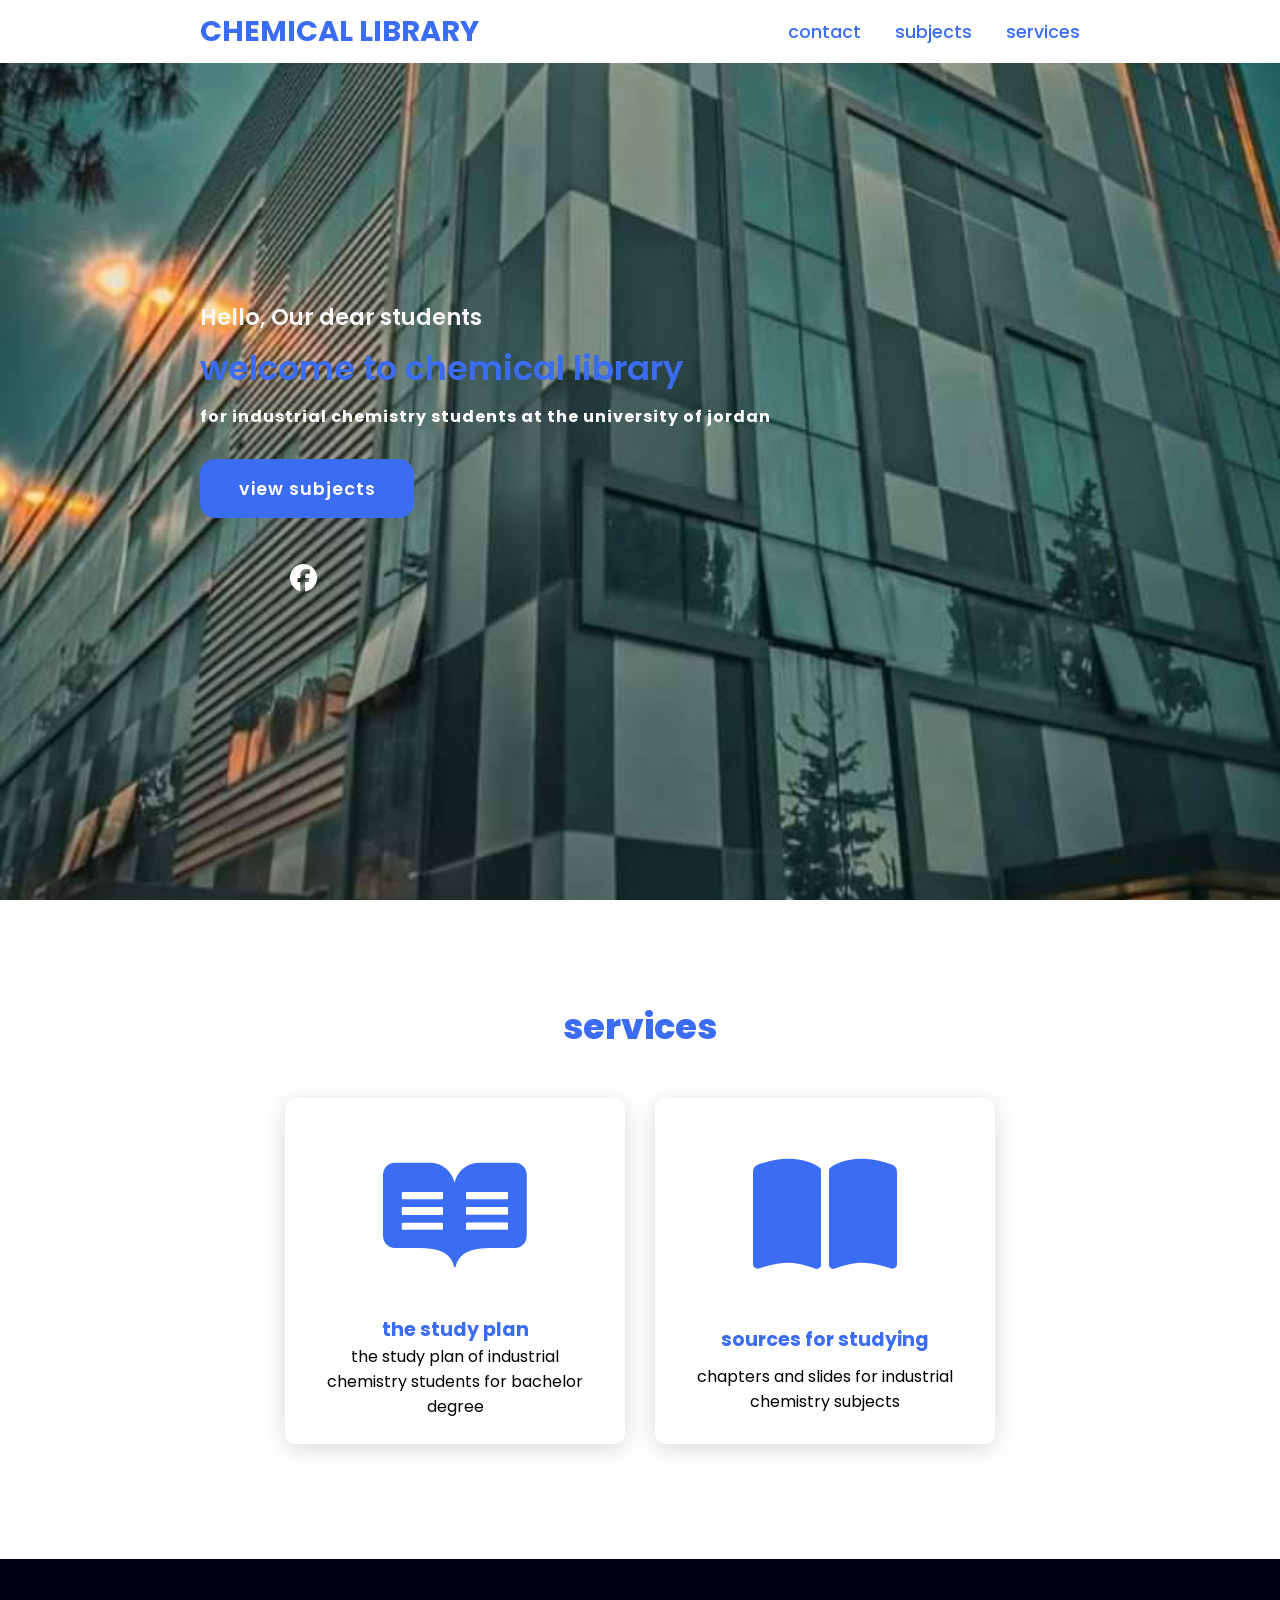
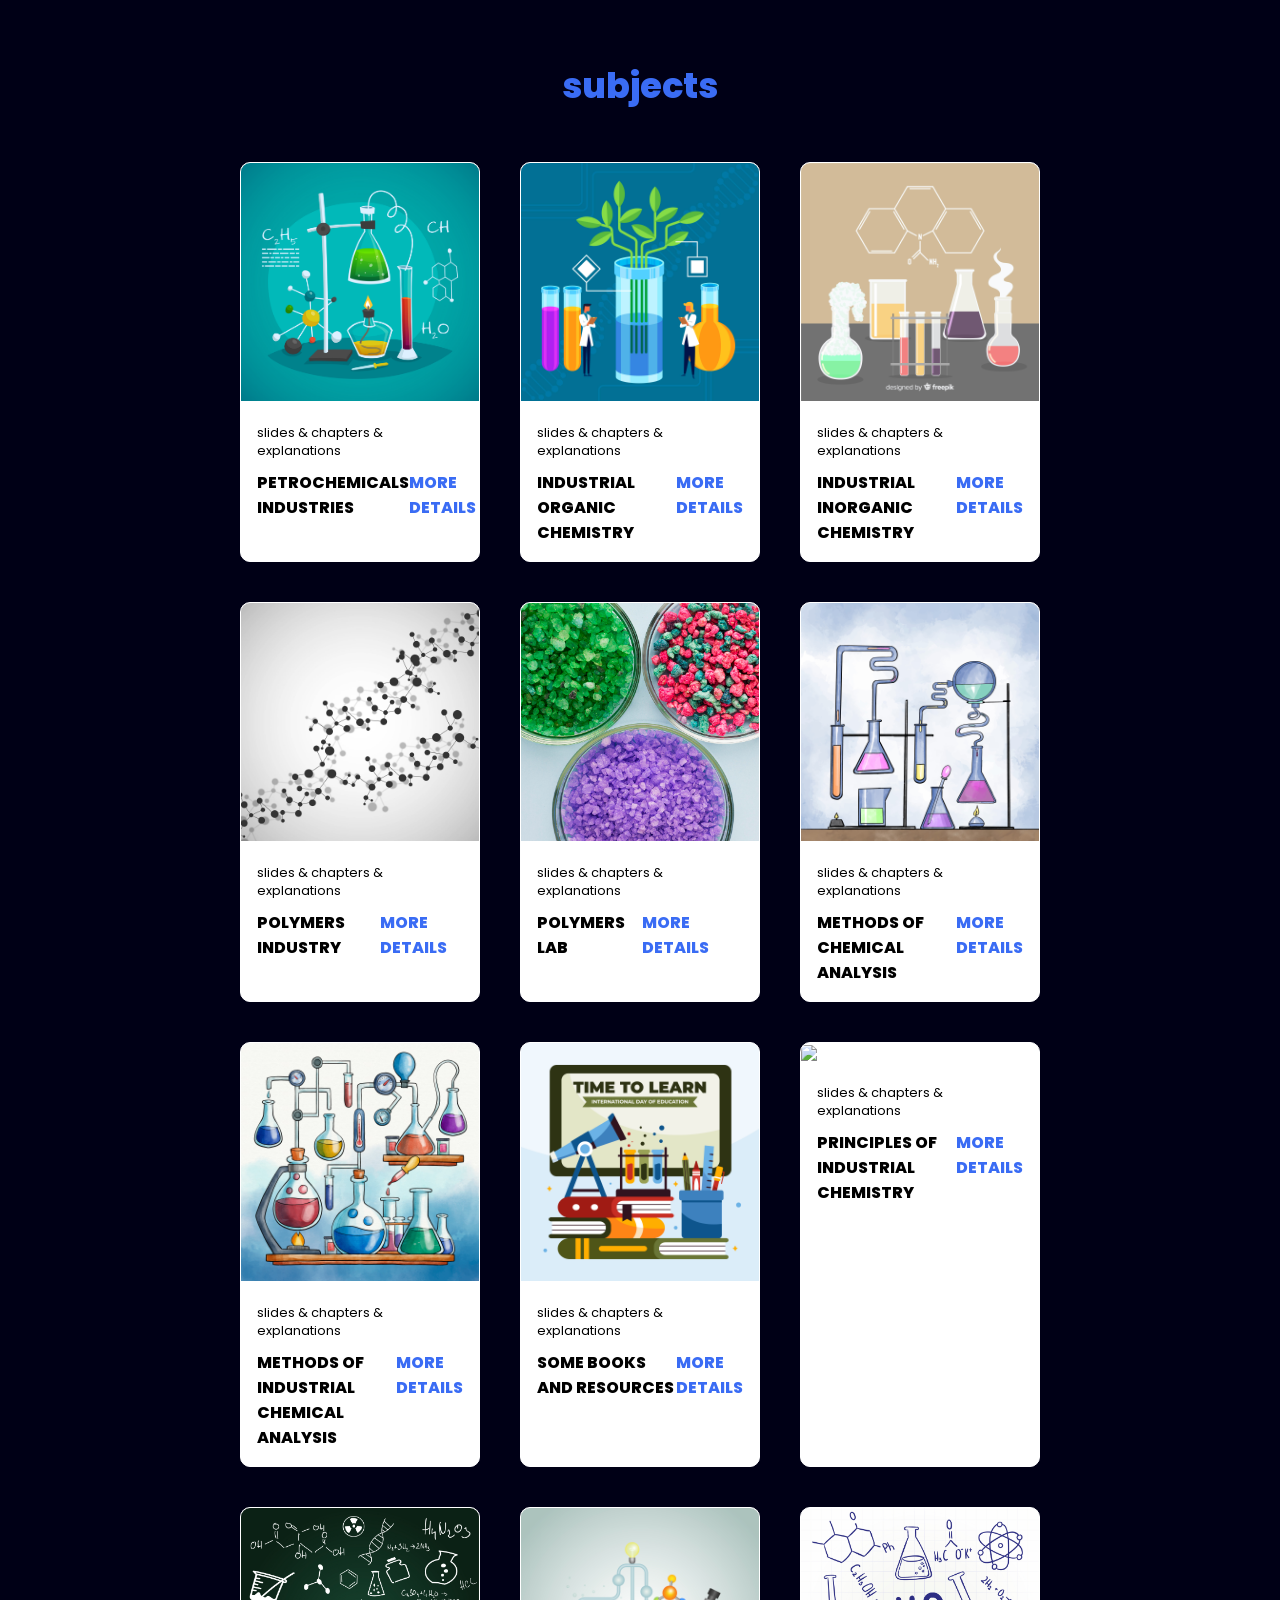
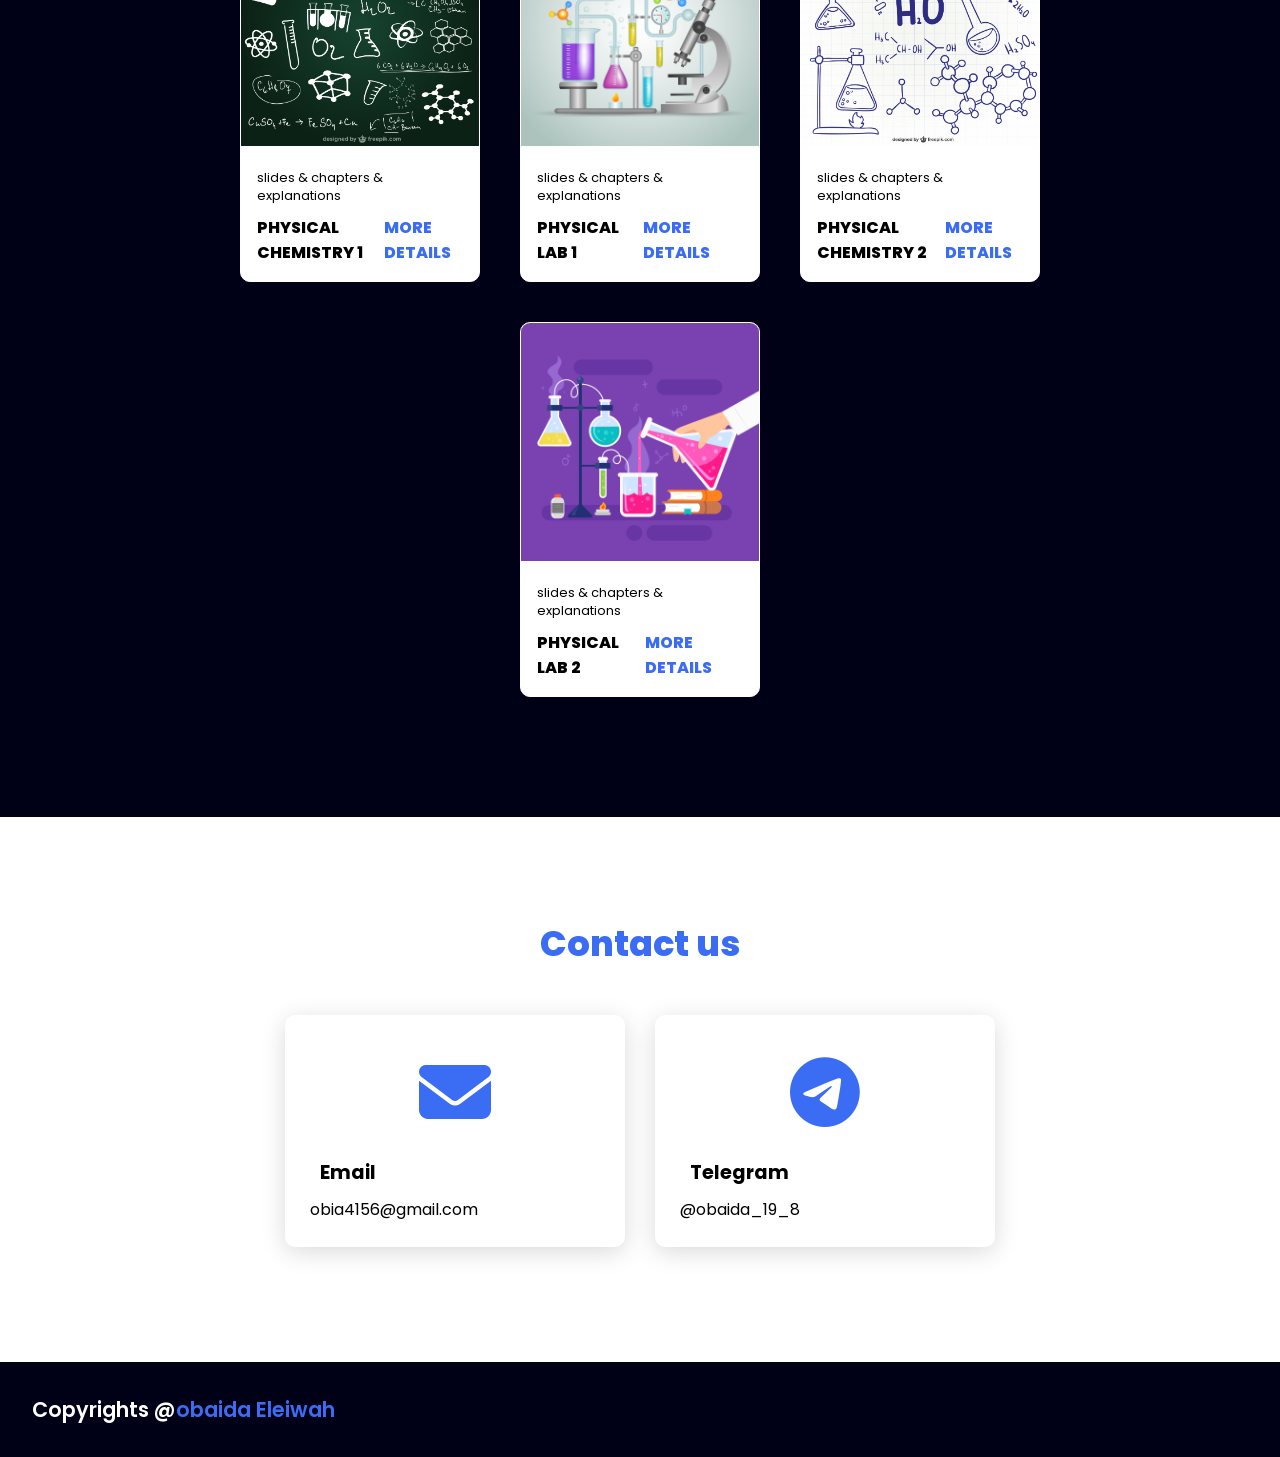
==== index.html @ f2180e6e "Add files via upload" ====
<!DOCTYPE html>
<html lang="en">
<head>
    <meta charset="UTF-8">
    <meta name="viewport" content="width=device-width, initial-scale=1.0">
    <title>Document</title>
    <link rel="stylesheet" href="https://cdnjs.cloudflare.com/ajax/libs/font-awesome/6.6.0/css/all.min.css">
    <link rel="stylesheet" href="style.css">
</head>
<body>
    <header>
        <a href="#" class="logo">Chemical library </a> 
        <nav class="navigation">
            <a href="#contact">contact</a>
            <a href="#subjects">subjects</a>
            <a href="#services">services</a>
        </nav>
        

    </header>
    <section class="main">
<div>
<h2>Hello, Our dear students <br> <span>welcome to chemical library </span></h2>
<h3> for industrial chemistry students at the university of jordan </h3>
<a href="#subjects" class="main-btn">view subjects</a>
<div class="social-icons">
    <a href="https://www.facebook.com/groups/1047993702578414/?ref=share&mibextid=NSMWBT"><i class="fa-brands fa-facebook"></i></a>
</div>


</div>    </section>

<section class="cards" id="services">
    <h2 class="title">services</h2>
    <div class="content">
<div class="card">
    <div class="icon">
        <i class="fa-brands fa-readme"></i>
        
    </div>
    <div class="info"> 
        <a href="https://drive.google.com/drive/folders/1K1v3p_Ng0hPGC6hJ9JPZJ1lDPyhS98eU?usp=drive_link" class=" the study plan ">the study plan </a>
        <p>the study plan of industrial chemistry students for bachelor degree </p>
        
    </div>

</div>


<div class="card">
    <div class="icon">
        <i class="fa-solid fa-book-open"></i>
    </div>
    <div class="info"> 
        <h3>sources for studying  </h3>
        <p> chapters and slides for industrial chemistry subjects  </p>
    </div>

</div>


    </div>
</section>

<section class="subjects" id="subjects"> 
    <h2 class="title">subjects</h2>
    <div class="content">

    <div class="subject-card"> 
<div class="subject-image"> <img src="imeges/11560.jpg"></div>
<div class="subject-info">
<p class="subject-category">slides & chapters & explanations </p>
<strong class="subject-title">
<span>petrochemicals industries</span>
<a href="https://drive.google.com/drive/folders/1Vshmj3o_LD1PFSDCb_2uYwFxzJjMDgQ1?usp=drive_link" class="more-details">more details</a>


</strong>
</div>
    </div>


    <div class="subject-card"> 
        <div class="subject-image"> <img src="imeges/5140347.jpg"></div>
        <div class="subject-info">
        <p class="subject-category">slides & chapters & explanations </p>
        <strong class="subject-title">
        <span>industrial organic chemistry</span>
        <a href="https://drive.google.com/drive/folders/1J86VcePPehY9hi-oAGj6XgPZ_5ma6z0K?usp=drive_link" class="more-details">more details</a>
        
        
        </strong>
        </div>
            </div>


            <div class="subject-card"> 
                <div class="subject-image"> <img src="imeges/2376908.jpg"></div>
                <div class="subject-info">
                <p class="subject-category">slides & chapters & explanations </p>
                <strong class="subject-title">
                <span>industrial inorganic chemistry </span>
                <a href="https://drive.google.com/drive/folders/1Lu0kwWshsY0Khjk76TF8VwDQYV9EfYq_?usp=drive_link" class="more-details">more details</a>
                
                
                </strong>
                </div>
                    </div>



                    <div class="subject-card"> 
                        <div class="subject-image"> <img src="imeges/6487.jpg"></div>
                        <div class="subject-info">
                        <p class="subject-category">slides & chapters & explanations </p>
                        <strong class="subject-title">
                        <span>polymers industry </span>
                        <a href="https://drive.google.com/drive/folders/1N7OVNuAsuk4DySSZGoOeObE87TbSZLBz?usp=drive_link" class="more-details">more details</a>
                        
                        
                        </strong>
                        </div>
                            </div>


                            <div class="subject-card"> 
                                <div class="subject-image"> <img src="imeges/top-view-science-elements.jpg"></div>
                                <div class="subject-info">
                                <p class="subject-category">slides & chapters & explanations </p>
                                <strong class="subject-title">
                                <span>polymers lab </span>
                                <a href="https://drive.google.com/drive/folders/1YW4DKxcP4ELziUc1fNDo0xjY71ZhVx8Q?usp=drive_link" class="more-details">more details</a>
                                
                                
                                </strong>
                                </div>
                                    </div>




                                    <div class="subject-card"> 
                                        <div class="subject-image"> <img src="imeges/3596860.jpg"></div>
                                        <div class="subject-info">
                                        <p class="subject-category">slides & chapters & explanations </p>
                                        <strong class="subject-title">
                                        <span> methods of  chemical analysis </span>
                                        <a href="https://drive.google.com/drive/folders/1_IClfuFQoWt7loTC8G4HeqhU2gn8tgac?usp=sharing" class="more-details">more details</a>
                                        
                                        
                                        </strong>
                                        </div>
                                            </div>



                                            <div class="subject-card"> 
                                                <div class="subject-image"> <img src="imeges/3638358.jpg"></div>
                                                <div class="subject-info">
                                                <p class="subject-category">slides & chapters & explanations </p>
                                                <strong class="subject-title">
                                                <span>methods of industrial chemical analysis </span>
                                                <a href="https://drive.google.com/drive/folders/1PIayLVfsc9x0O6-Q2aj8Cp69GIA_a9Es?usp=drive_link " class="more-details">more details</a>
                                                
                                                
                                                </strong>
                                                </div>
                                                    </div>



                                                    <div class="subject-card"> 
                                                        <div class="subject-image"> <img src="imeges/10037121.jpg"></div>
                                                        <div class="subject-info">
                                                        <p class="subject-category">slides & chapters & explanations </p>
                                                        <strong class="subject-title">
                                                        <span>some books and resources </span>
                                                        <a href="https://drive.google.com/drive/folders/1SlfUYH5f-46QKANAnGjZ5ylL6LS7kTwN?usp=drive_link" class="more-details">more details</a>
                                                        
                                                        
                                                        </strong>
                                                        </div>
                                                            </div>

    
                                                                



                                                            <div class="subject-card"> 
                                                                <div class="subject-image"> <img src="imeges/oil.jpg"></div>
                                                                <div class="subject-info">
                                                                <p class="subject-category">slides & chapters & explanations </p>
                                                                <strong class="subject-title">
                                                                <span>Principles of Industrial chemistry </span>
                                                                <a href="https://drive.google.com/drive/folders/1kBLpCunXVvKJVZ6yF2Xf8x6yvllehU78?usp=drive_link " class="more-details">more details</a>
                                                                
                                                                
                                                                </strong>
                                                                </div>
                                                                    </div>
        



                                                                    <div class="subject-card"> 
                                                                        <div class="subject-image"> <img src="imeges/06.jpg"></div>
                                                                        <div class="subject-info">
                                                                        <p class="subject-category">slides & chapters & explanations </p>
                                                                        <strong class="subject-title">
                                                                        <span>physical chemistry 1 </span>
                                                                        <a href="https://drive.google.com/drive/folders/1AcfOxkdprDZ_8woMMU4FjppgpQUQYSEE?usp=drive_link" class="more-details">more details</a>
                                                                        
                                                                        
                                                                        </strong>
                                                                        </div>
                                                                            </div>
                
        






                                                                            <div class="subject-card"> 
                                                                                <div class="subject-image"> <img src="imeges/lab.jpg"></div>
                                                                                <div class="subject-info">
                                                                                <p class="subject-category">slides & chapters & explanations </p>
                                                                                <strong class="subject-title">
                                                                                <span>physical lab 1 </span>
                                                                                <a href="https://drive.google.com/drive/folders/1e-3B62YdjgLMMGkpwPPMgftvWK15MFow?usp=drive_link " class="more-details">more details</a>
                                                                                
                                                                                
                                                                                </strong>
                                                                                </div>
                                                                                    </div>
                        
            





                                                        

                                                                                    <div class="subject-card"> 
                                                                                        <div class="subject-image"> <img src="imeges/02.jpg"></div>
                                                                                        <div class="subject-info">
                                                                                        <p class="subject-category">slides & chapters & explanations </p>
                                                                                        <strong class="subject-title">
                                                                                        <span>physical chemistry 2 </span>
                                                                                        <a href="https://drive.google.com/drive/folders/1jlczO3AmwXWs26BUtAON8-NMemSernP3?usp=drive_link " class="more-details">more details</a>
                                                                                        
                                                                                        
                                                                                        </strong>
                                                                                        </div>
                                                                                            </div>
                                







                                                                                            <div class="subject-card"> 
                                                                                                <div class="subject-image"> <img src="imeges/lab 2.jpg"></div>
                                                                                                <div class="subject-info">
                                                                                                <p class="subject-category">slides & chapters & explanations </p>
                                                                                                <strong class="subject-title">
                                                                                                <span>physical lab 2 </span>
                                                                                                <a href="https://drive.google.com/drive/folders/1hpAZsUwoFd7BsNV02jLJQJ7xfNCrkG46?usp=drive_link " class="more-details">more details</a>
                                                                                                
                                                                                                
                                                                                                </strong>
                                                                                                </div>
                                                                                                    </div>












                                                                
                                                            
    </div>


</section>

<section class="cards contact" id="contact">

    <h2 class="title">Contact us </h2>


    <div class="content">
        <div class="card">
            <div class="icon">
                <i class="fa-solid fa-envelope"></i>
                
            </div>
            <div class="info-contact"> 
                <h3>Email</h3>
                <p>obia4156@gmail.com </p>
                
            </div>
        
        </div>
        
        
        <div class="card">
            <div class="icon">
                <i class="fa-brands fa-telegram"></i>
            </div>
            <div class="info-contact"> 
                <h3>Telegram </h3>
               <p>@obaida_19_8</p>
            </div>
            




</section>


<footer class="footer">
 <p class="footer-title">Copyrights @<span>obaida Eleiwah</span></p>
</footer>


</body>
</html>
---- style.css ----
@import url('https://fonts.googleapis.com/css2?family=Poppins:ital,wght@0,100;0,200;0,300;0,400;0,500;0,600;0,700;0,800;0,900;1,100;1,200;1,300;1,400;1,500;1,600;1,700;1,800;1,900&display=swap');
* {
    font-family: "Poppins", sans-serif; 
    margin:0;
      padding: 0;
      box-sizing: border-box;
      scroll-behavior: smooth;
    }
      
header {
  background-color:#fff;
width: 100%;
position: fixed;
z-index: 999;
display: flex;
justify-content: space-between;
align-items: center;
padding: 10px 200px;
}
.logo {
  text-decoration:none ;
  color:#3a6cf4;
text-transform: uppercase;
font-weight: 700;
font-size: 1.8em;
}
.navigation a{ 
  color:#3a6cf4;
  text-decoration: none;
  font-size: 1.1em ;
font-weight: 500;
padding-left: 30px;
}
.navigation a:hover{ 
  color:#601cfc;


}
section {
  padding:100px 200px ;

}
.main { 
  width: 100%;
  min-height: 100vh;
  display: flex;
  align-items: center;
  background: url(imeges/knight.jpeg) no-repeat;
  background-size: cover;
  background-position:center ;
  background-attachment: fixed;

}
.main h2 { color: #f7f7f8;
  font-weight: 550;
  font-size: 1.4em;

}
.main h2 span { color:#3a6cf4 ;
display: inline-block;
margin-top: 10px;
  font-size: 1.5em;

font-weight: 1500;
}
.main h3 {
  color: #fff;
  font-size: 1em;
  font-weight: 700;
  letter-spacing: 1px;
  margin-top: 10px;
  margin-bottom: 30px;

}
.main-btn {
  color:#fff;
  background-color: #3a6cf4;
  text-decoration: none;
  font-size: 1.1em;
  font-weight: 600;
  display: inline-block;
  padding: 0.9375em 2.1875em;
  letter-spacing: 1px;
  border-radius: 15px;
  margin-bottom: 40px;
  transform: 0.7s ease;
}
 .main-btn:hover {
  color:#0a49f6;
  transform: scale(1.1);

 }
 .social-icons a {
  color:#fff;
  font-size: 1.7em;
margin: 90px;

 }
 .title{ display: flex;
  justify-content: center;
  color: #3a6cf4;
  font-size: 2.2em;
  font-weight: 800;
  margin-bottom: 30px;
 }
 .content {
  display: flex;
  justify-content: center;
  flex-direction: row;
  flex-wrap: wrap;
 }
 .card{
  background-color: #fff;
  width: 21.25em;
  box-shadow: 0 5px 25px rgba(1 1 1/15%);
  border-radius: 10px;
  padding:25px;
  margin:15px;
  transform:0.7s ease;
 }
 .card:hover{
  transform:scale(1.1);
 }
 .icon {
  color: #3a6cf4;
  font-size:8em;
  text-align:center;
 }

.info {
  text-align:center;

}

.info a {
  color: #3a6cf4;
  text-decoration:none ;
  font-size: 1.2em;
  font-weight:700;
  margin:10px;

  
}

.info a:hover{
  color: #601cfc;
}

.info h3{
  color: #3a6cf4;
  text-decoration:none ;
  font-size: 1.2em;
  font-weight:700;
  margin:10px;
}


.subjects {
  background-color: #000016;

}
.subjects-content { margin-top: 30px;
}
.subject-card{
  background-color: #fff;
  border: 1px solid #fff ;
  min-height: 14em;
  width: 15em;
  overflow: hidden;
  border-radius: 10px;
  margin:20px;
  transition: 0.7s ease;

}
.subject-card:hover {
  transform:scale(1.1);
}

.subject-card:hover .subject-image {
  opacity: 0.9;

}


.subject-image img
{
  width:100%;

}
.subject-info {
  padding: 1em;

}
.subject-category {
  font-size: 0.8em;
  color: #000;


}
.subject-title {
  display: flex;
  justify-content: space-between;
  text-transform: uppercase;
  font-weight: 800;
  margin-top: 10px;

}
.more-details{
  text-decoration:none;
  color: #3a6cf4;

}
.more-details:hover{
  color: #601cfc;

}
.info-contact h3{
  color: #000000;
  text-decoration:none ;
  font-size: 1.2em;
  font-weight:700;
  margin:10px;

}
.contact .icon {
  font-size:4.5em;
  
}
.info-contact p {
  font-size: 1.5 em;
}
.footer {
  background-color: #000016;
  color: #fff;
  padding: 2em;
  display: flex;
  justify-content: space-between;

}
.footer-title {
  font-weight: 600;
  font-size: 1.3em;
}

.footer-title span {
  color: #3a6cf4;
}
@media (max-width:1023px) {
  header {
    padding: 12px 20px;
    
  }
  .navigation {
    padding-left:10 px ;

  }
  .title {
    font-size: 1.8em;

  }

  section {
    padding: 80px 20px;

  }
  .main-content h2 {
    font-size: 1em;

  }
  .main-content h3 {
    font-size: 1.6em;

  }
  .content{
    flex-direction: column;
    align-items: center;

  } 
}
@media(max-width:641px){
  body {
    font-size: 12px;

  }
  .main-content h2 {
    font-size: 0.8em;

  }
  .main-content h3 {
font-size: 1.4 em;

  } 
}
@media(max-width:300px) 
  {body {
   font-size: 10px;}


  }
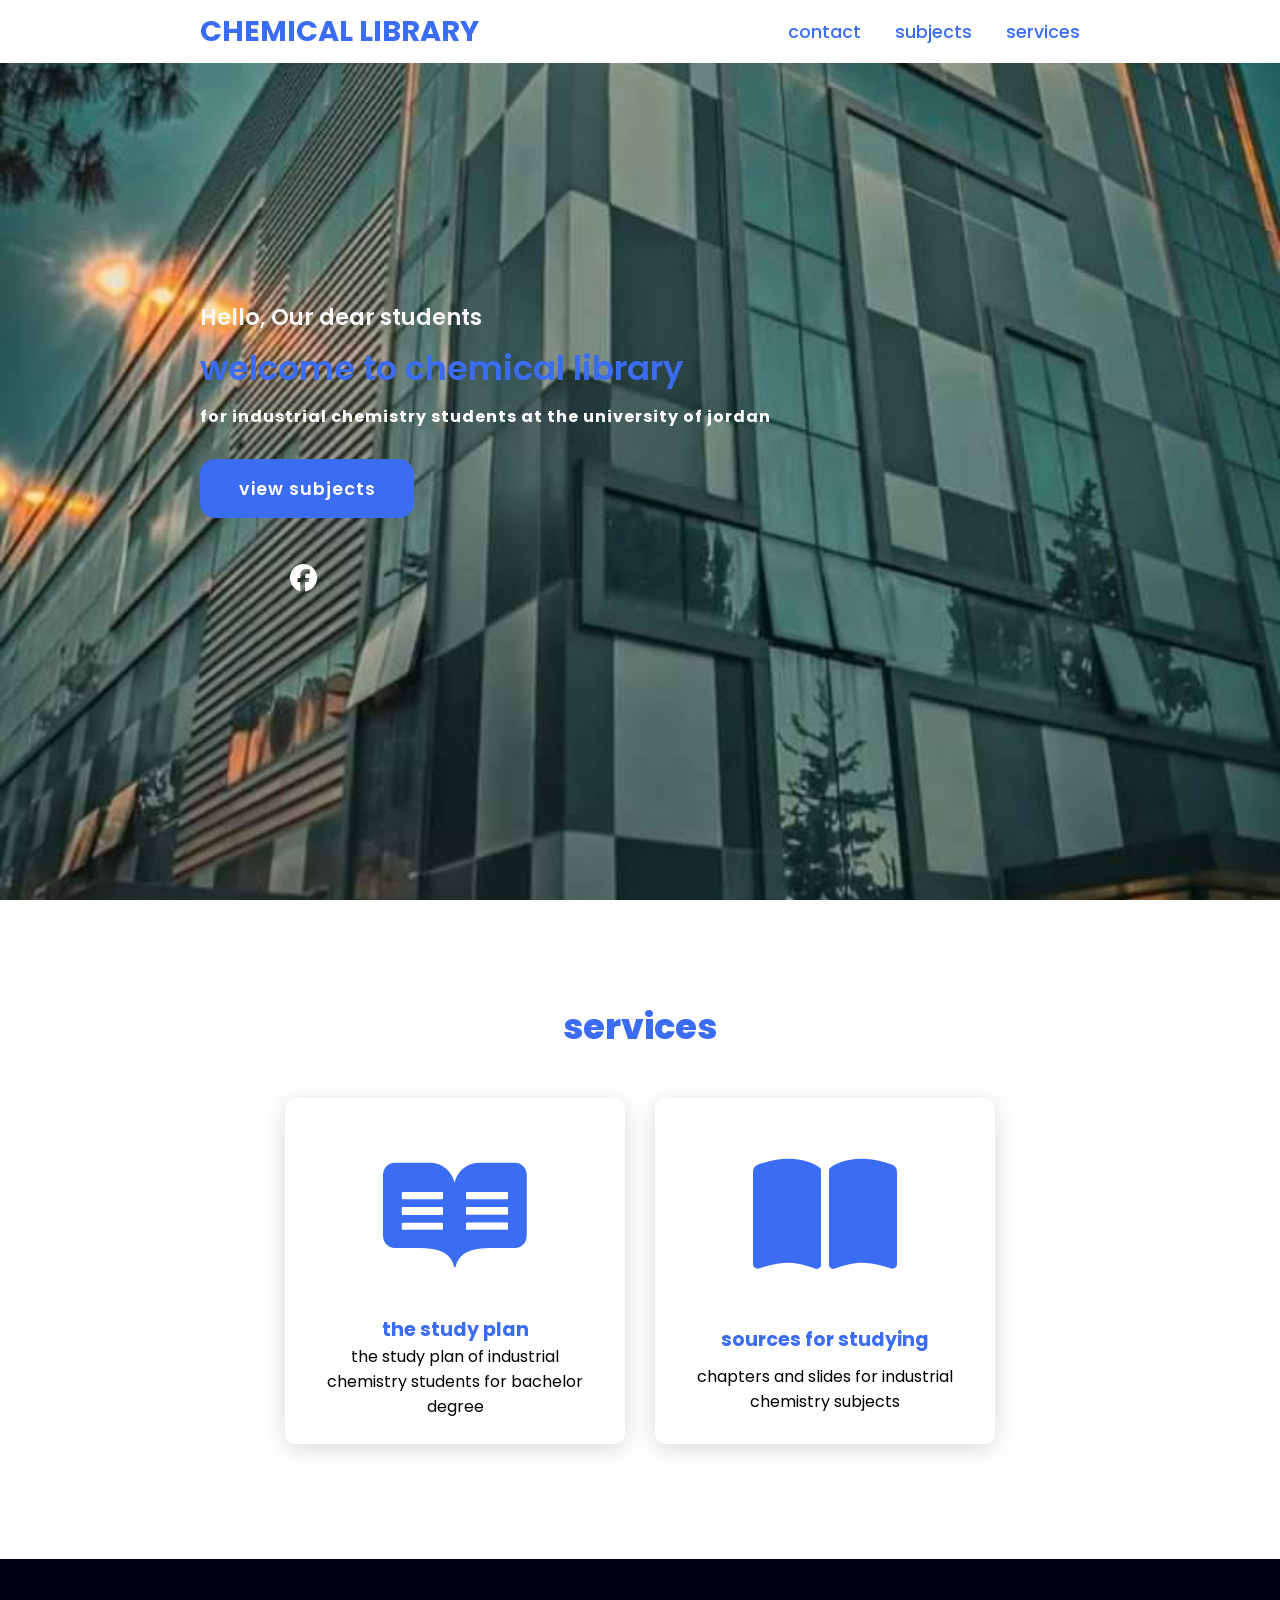
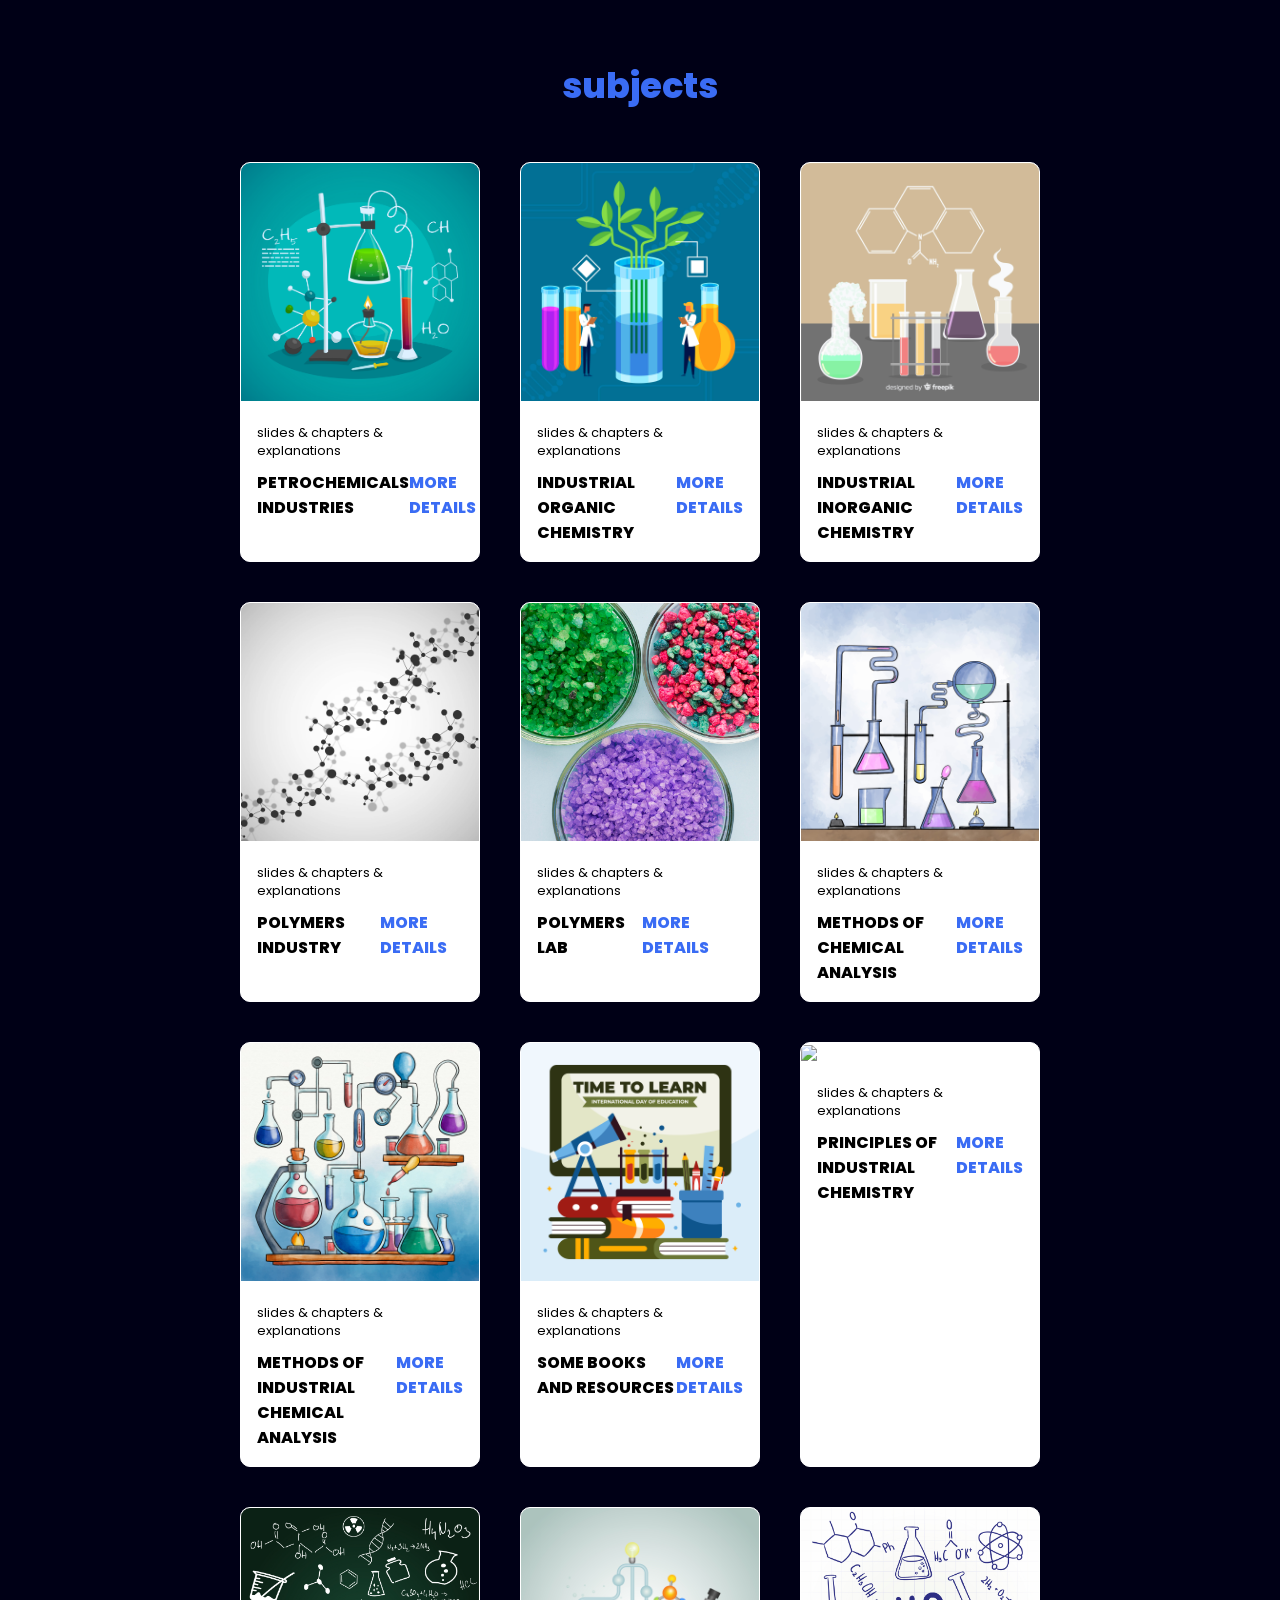
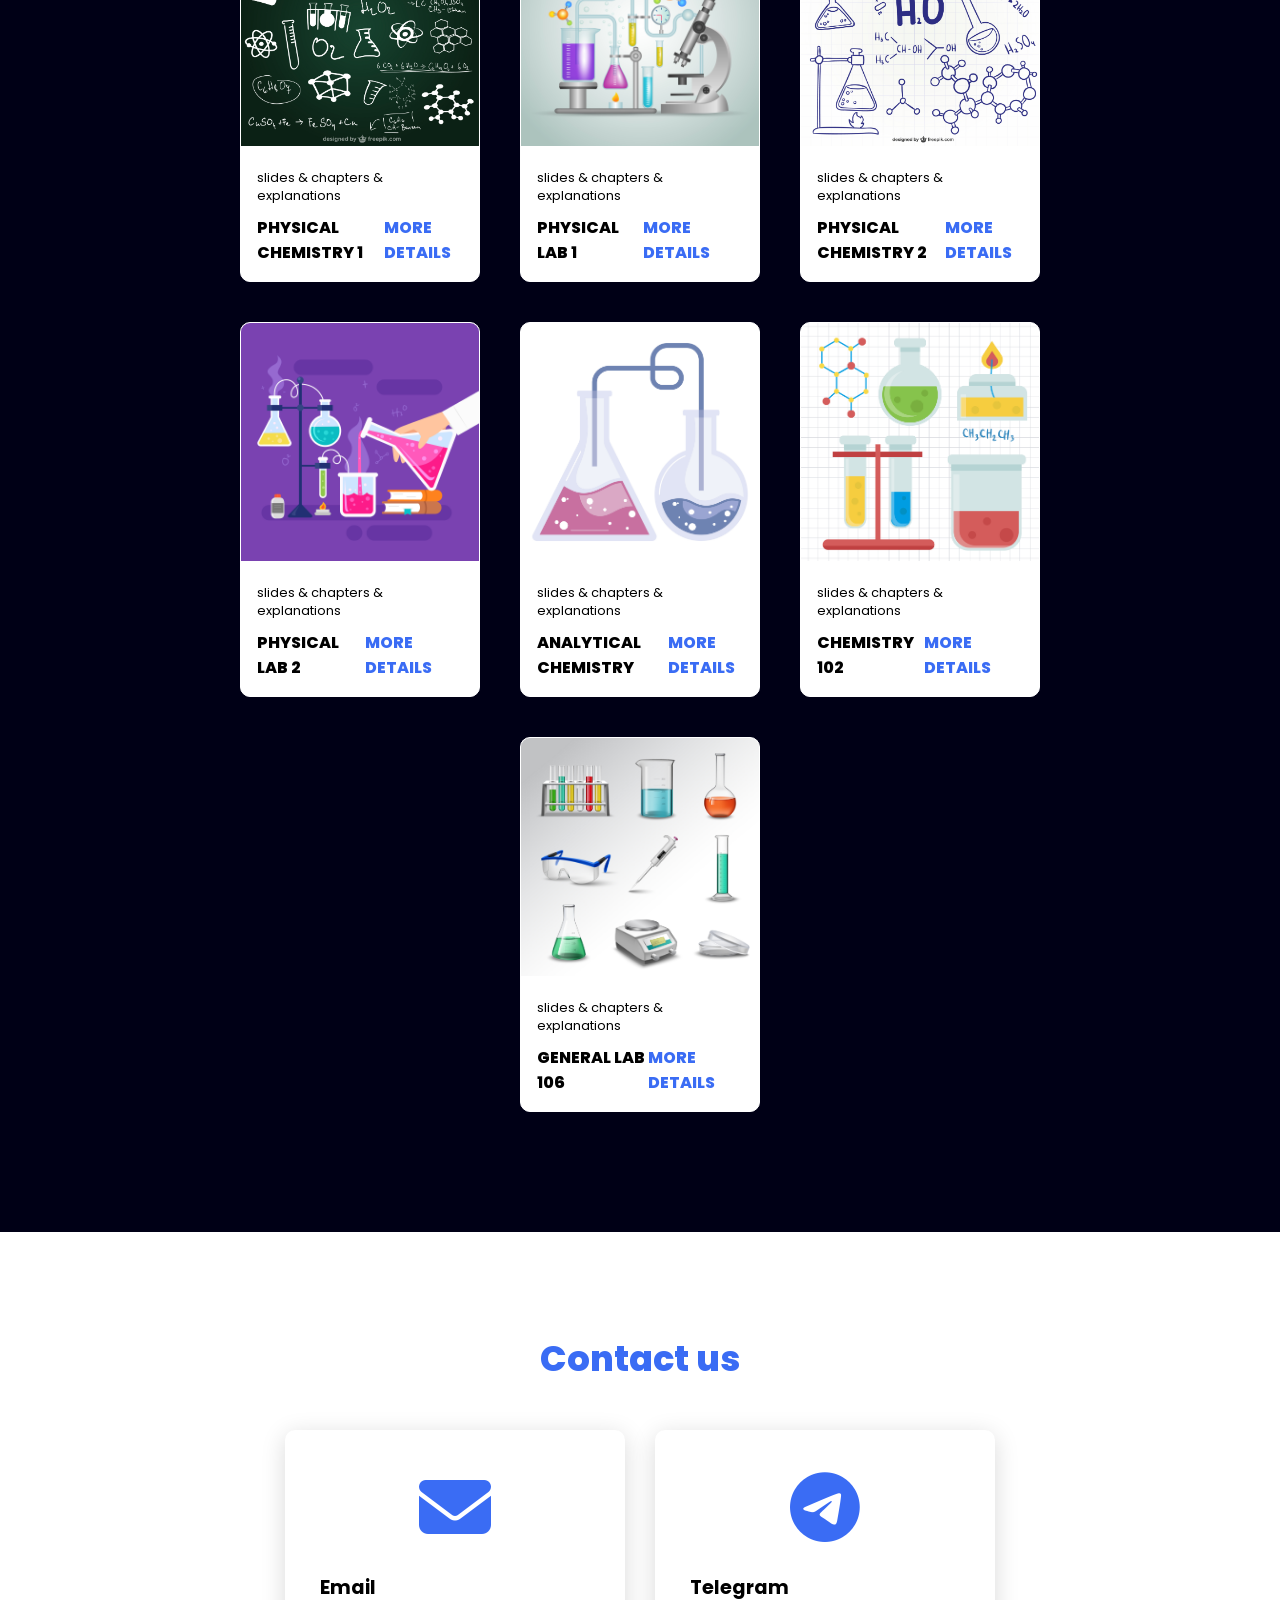
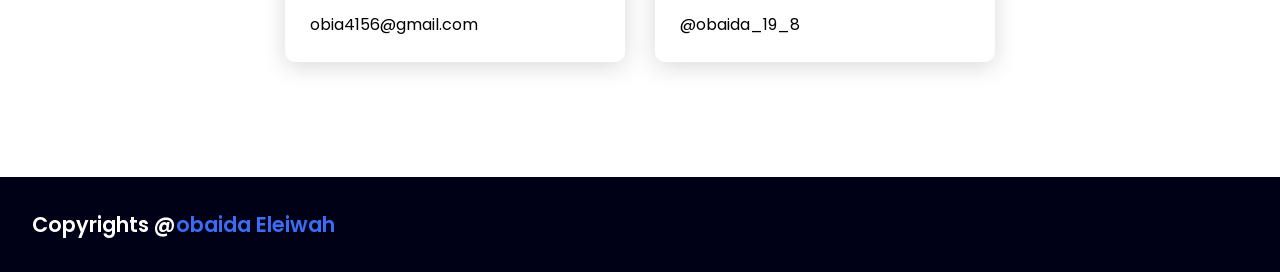
==== commit dd7b28c7: "Add files via upload" ====
--- a/index.html
+++ b/index.html
@@ -281,6 +281,97 @@
 
 
 
+                                                                                                    <div class="subject-card"> 
+                                                                                                        <div class="subject-image"> <img src="imeges/ana.jpg"></div>
+                                                                                                        <div class="subject-info">
+                                                                                                        <p class="subject-category">slides & chapters & explanations </p>
+                                                                                                        <strong class="subject-title">
+                                                                                                        <span>analytical chemistry </span>
+                                                                                                        <a href="https://drive.google.com/drive/folders/1zHX8ME1TamcaDoo0CLcPM5KyXFmvmGp9?usp=drive_link " class="more-details">more details</a>
+                                                                                                        
+                                                                                                        
+                                                                                                        </strong>
+                                                                                                        </div>
+                                                                                                            </div>
+
+
+
+
+
+
+
+
+
+
+
+
+                                                                                                            <div class="subject-card"> 
+                                                                                                                <div class="subject-image"> <img src="imeges/chem 102.jpg"></div>
+                                                                                                                <div class="subject-info">
+                                                                                                                <p class="subject-category">slides & chapters & explanations </p>
+                                                                                                                <strong class="subject-title">
+                                                                                                                <span>chemistry 102 </span>
+                                                                                                                <a href="https://drive.google.com/drive/folders/15p-eRSRJEEclsY1FarzMT5MNtU83L7IJ?usp=sharing " class="more-details">more details</a>
+                                                                                                                
+                                                                                                                
+                                                                                                                </strong>
+                                                                                                                </div>
+                                                                                                                    </div>
+
+
+
+
+
+
+
+
+
+                                                                                                                    <div class="subject-card"> 
+                                                                                                                        <div class="subject-image"> <img src="imeges/106.jpg"></div>
+                                                                                                                        <div class="subject-info">
+                                                                                                                        <p class="subject-category">slides & chapters & explanations </p>
+                                                                                                                        <strong class="subject-title">
+                                                                                                                        <span> general lab 106 </span>
+                                                                                                                        <a href="https://drive.google.com/drive/folders/1a0EWKAo7cKWDNCoyzmQA5x8Zi_9vWuWV?usp=drive_link " class="more-details">more details</a>
+                                                                                                                        
+                                                                                                                        
+                                                                                                                        </strong>
+                                                                                                                        </div>
+                                                                                                                            </div>
+
+
+
+
+
+
+
+
+
+
+
+
+                                                                                                                            
+
+
+
+
+
+
+
+
+
+
+
+
+
+
+
+
+
+
+
+
+
 
 
 
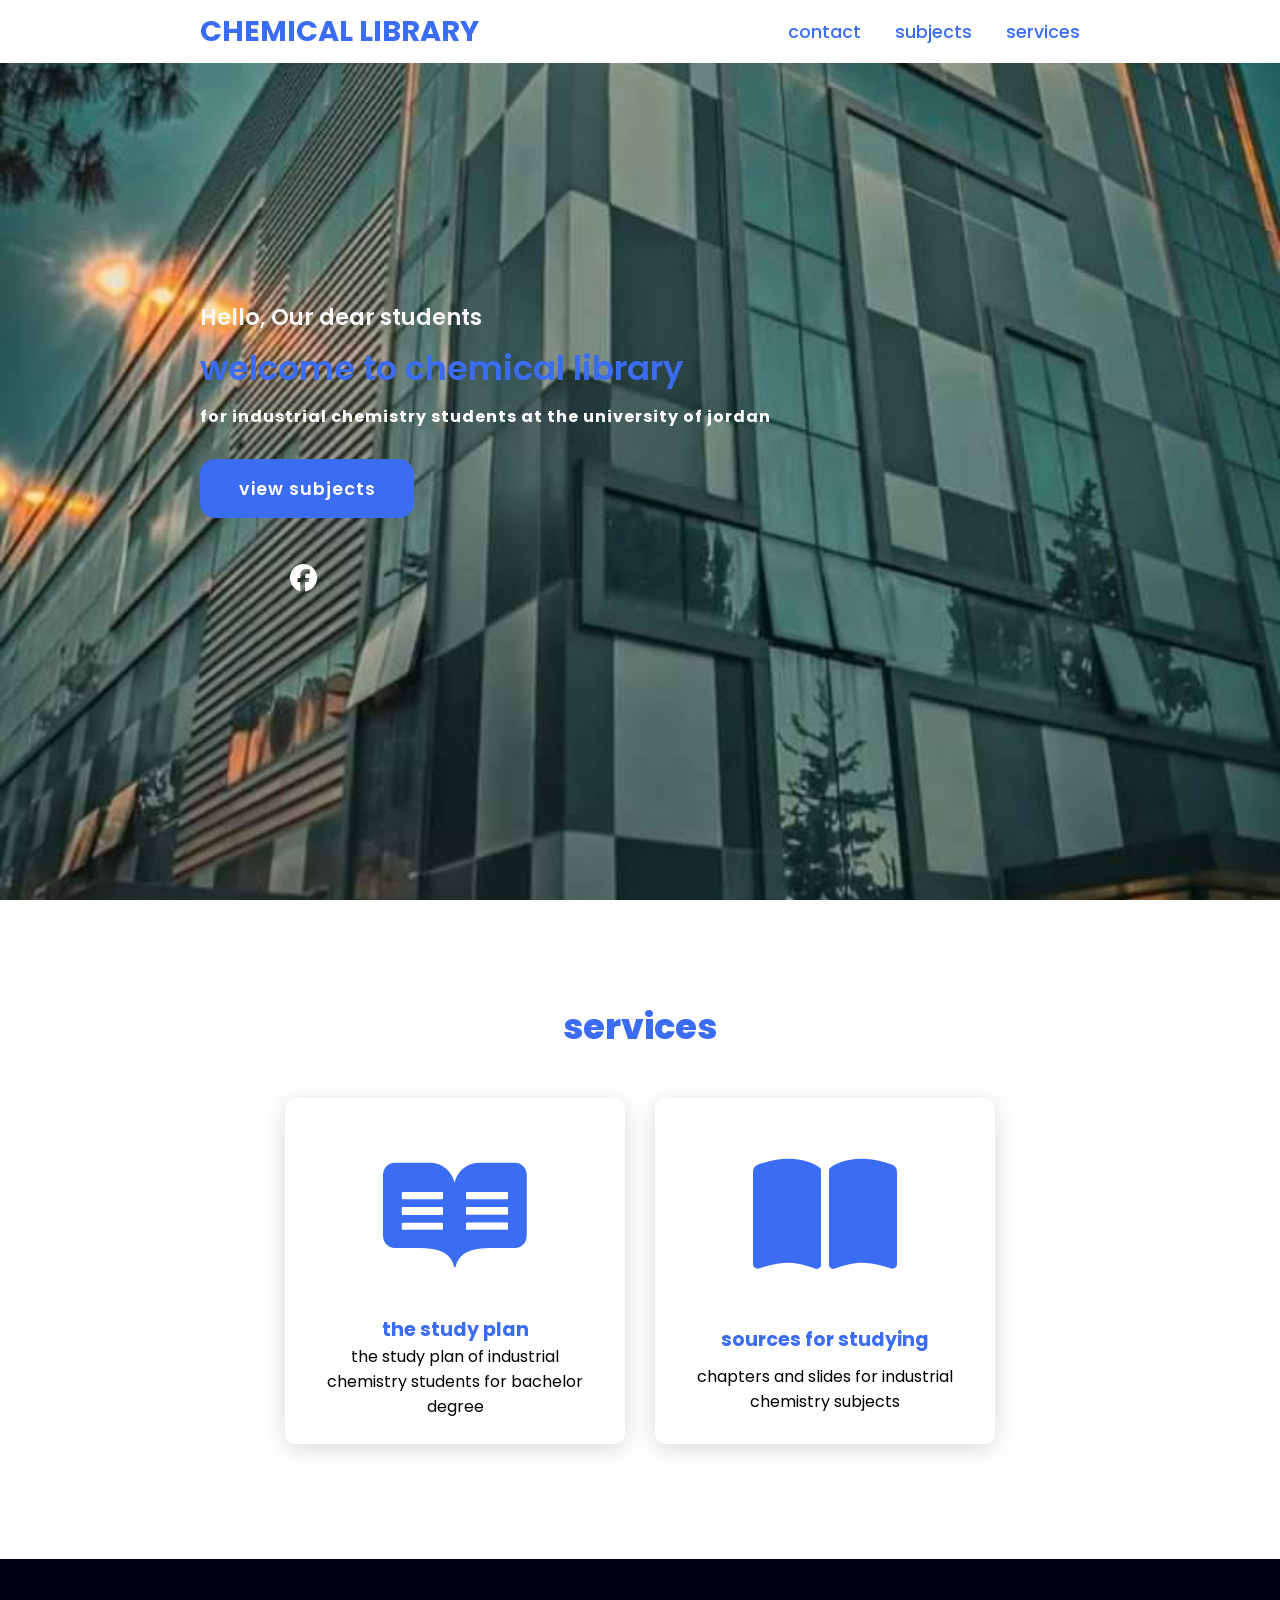
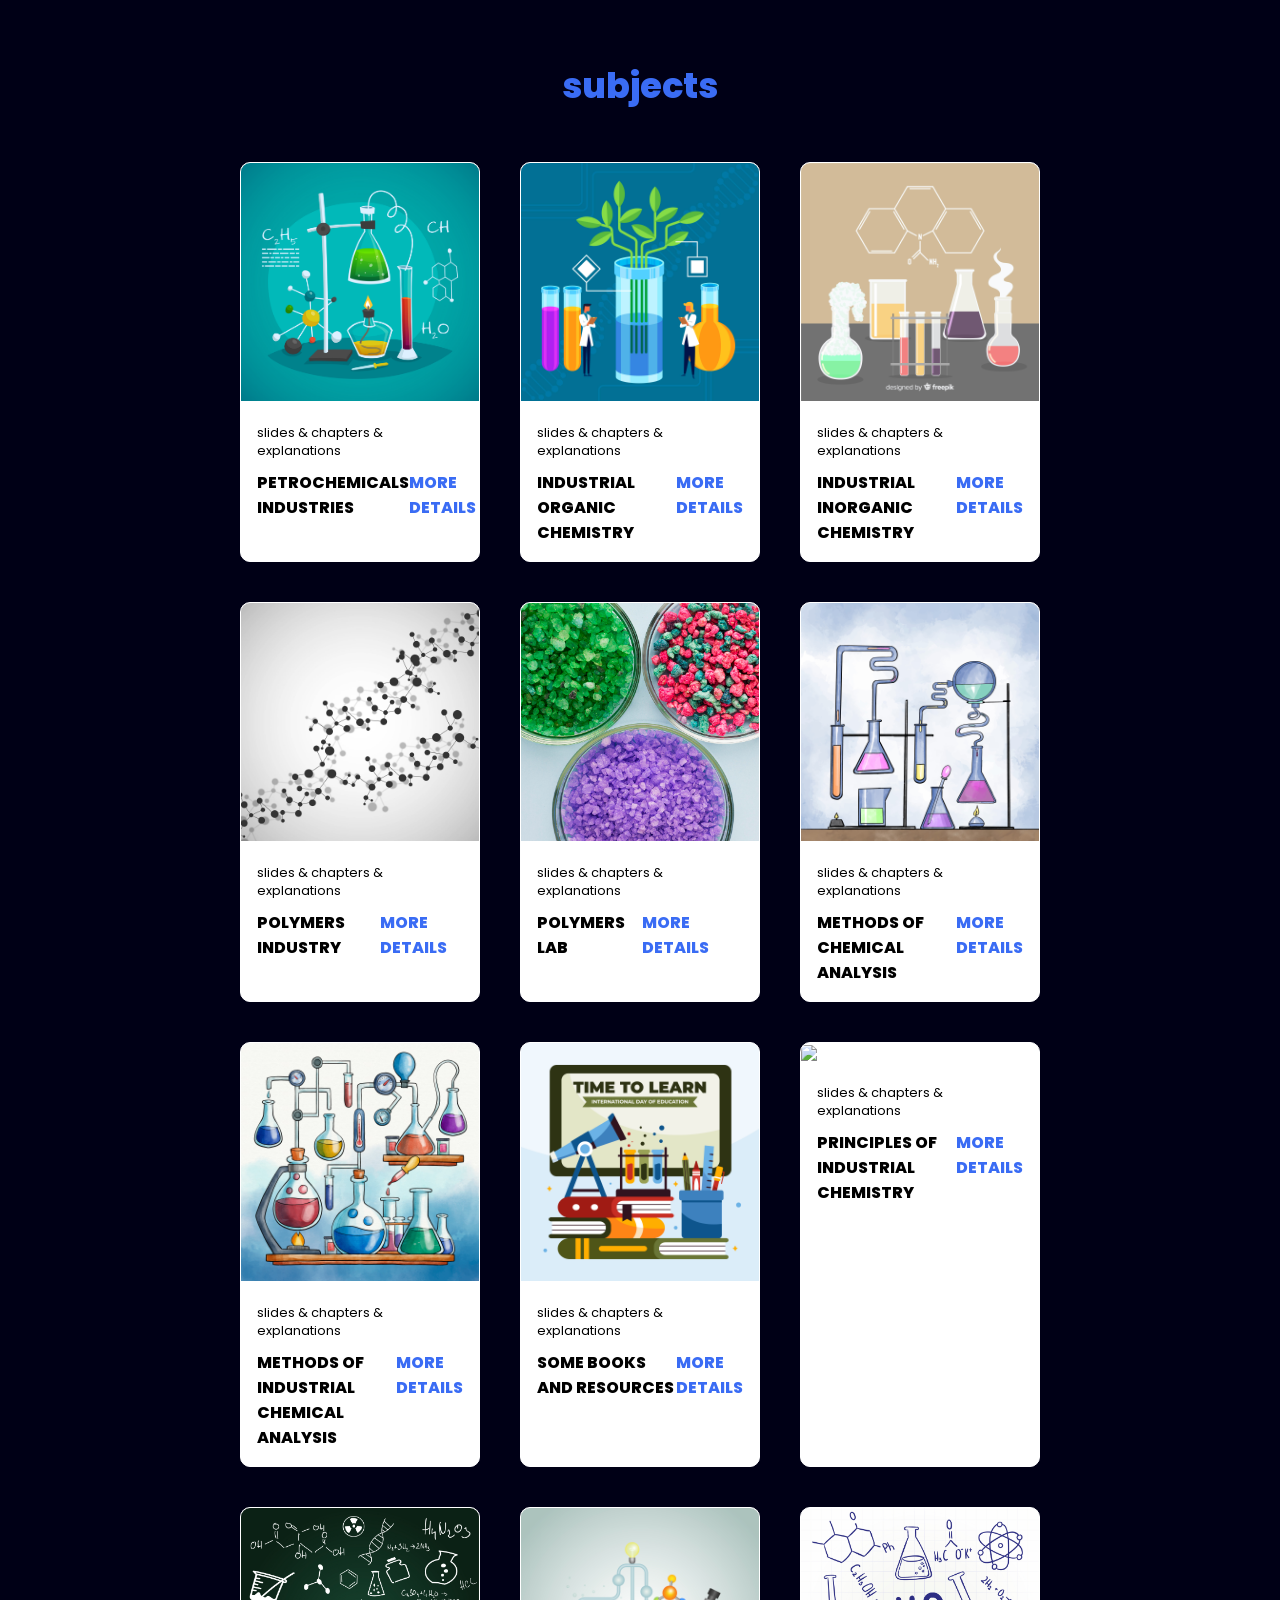
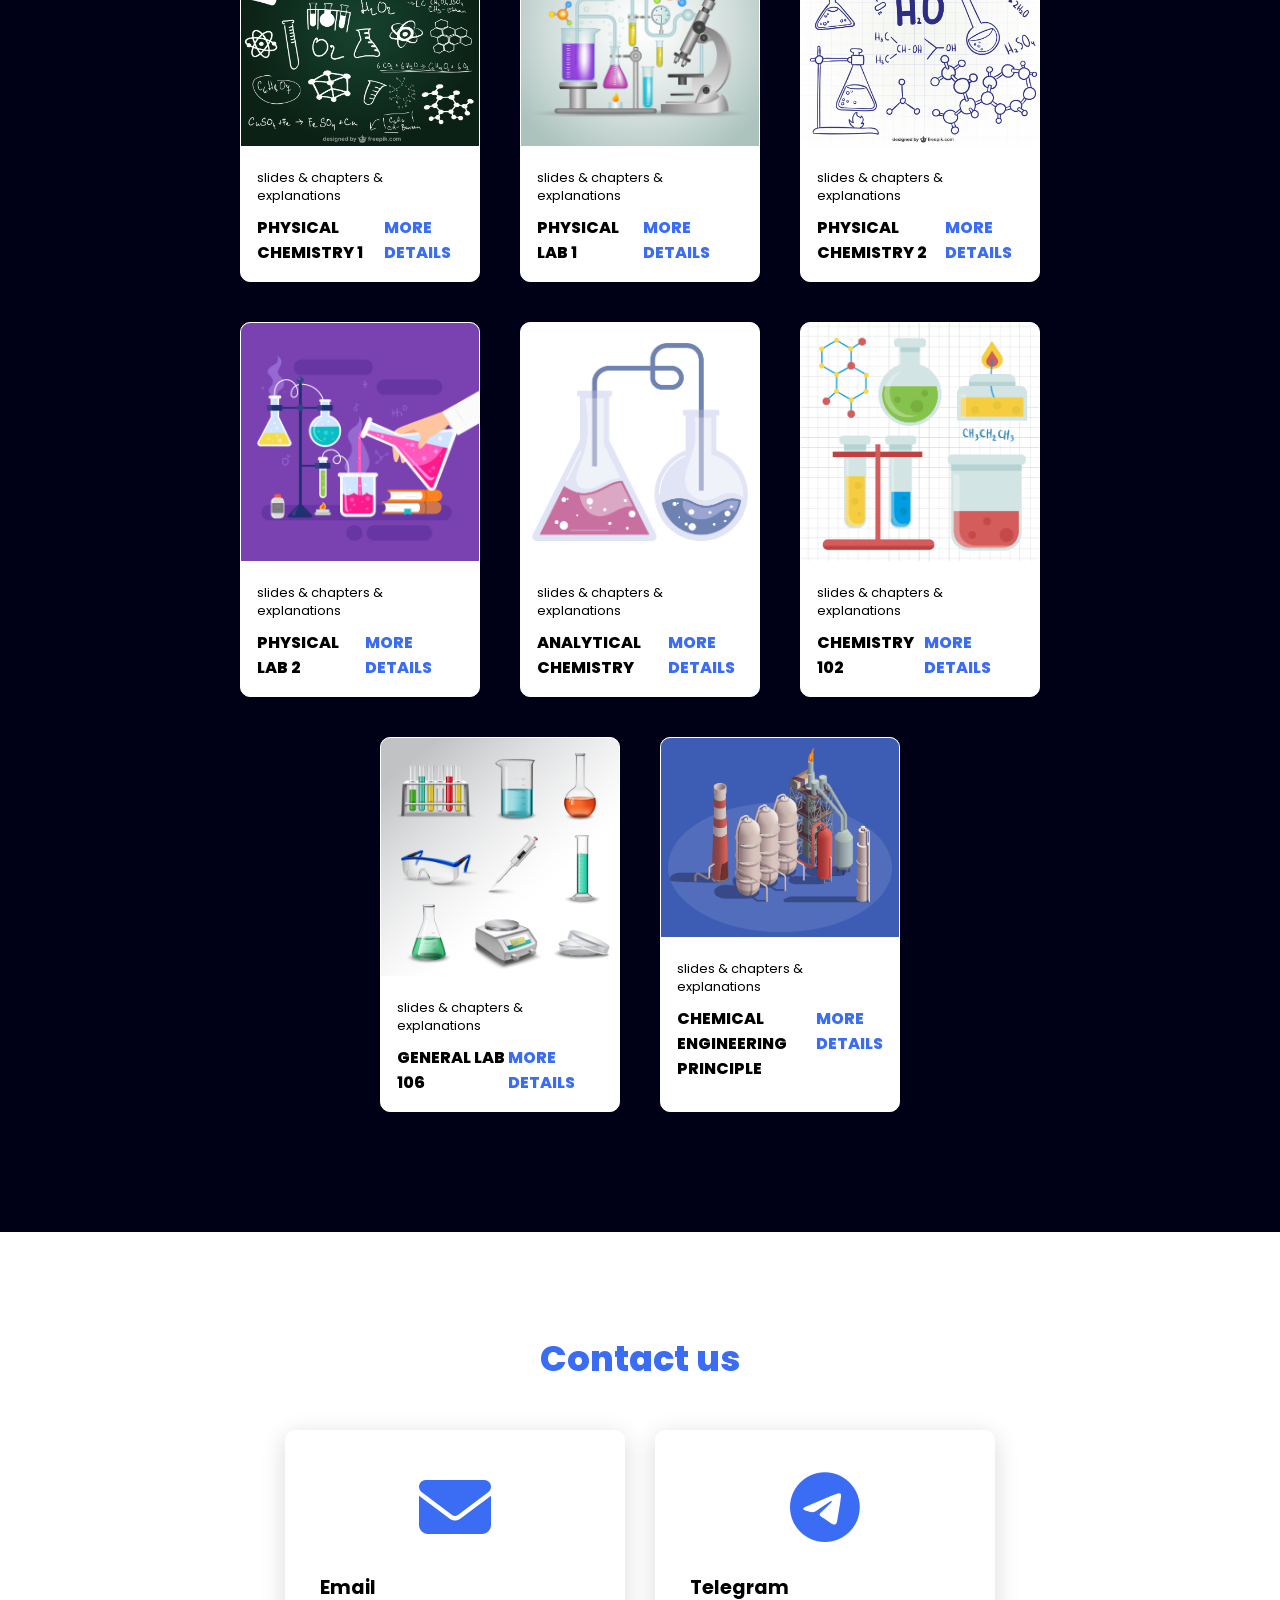
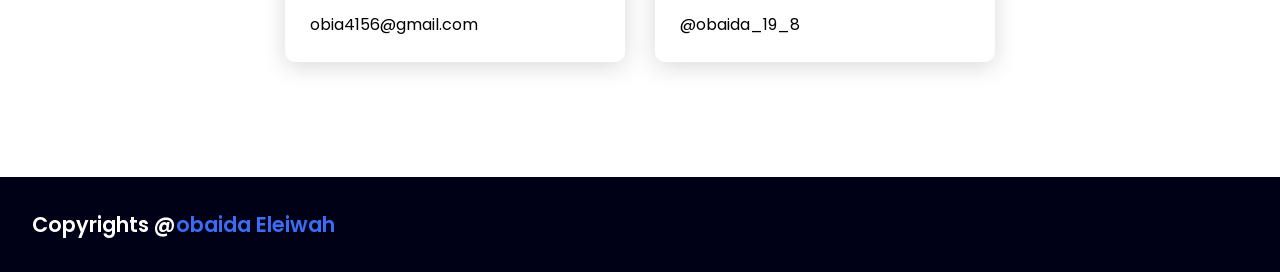
==== commit c595a7b2: "Add files via upload" ====
--- a/index.html
+++ b/index.html
@@ -189,7 +189,7 @@
 
                                                             <div class="subject-card"> 
                                                                 <div class="subject-image"> <img src="imeges/oil.jpg"></div>
-                                                                <div class="subject-info">
+                                                              <div class="subject-info">
                                                                 <p class="subject-category">slides & chapters & explanations </p>
                                                                 <strong class="subject-title">
                                                                 <span>Principles of Industrial chemistry </span>
@@ -341,6 +341,23 @@
 
 
 
+                                                                                                                            
+                                                            <div class="subject-card"> 
+                                                                <div class="subject-image"> <img src="imeges/dis.jpg"></div>
+                                                              <div class="subject-info">
+                                                                <p class="subject-category">slides & chapters & explanations </p>
+                                                                <strong class="subject-title">
+                                                                <span>chemical engineering principle  </span>
+                                                                <a href="https://drive.google.com/drive/folders/1jZ7jlYToAgrGEjSMvHH_LOMXCmAvX_G8?usp=sharing " class="more-details">more details</a>
+                                                                
+                                                                
+                                                                </strong>
+                                                                </div>
+                                                                    </div>
+        
+
+
+
 
 
 
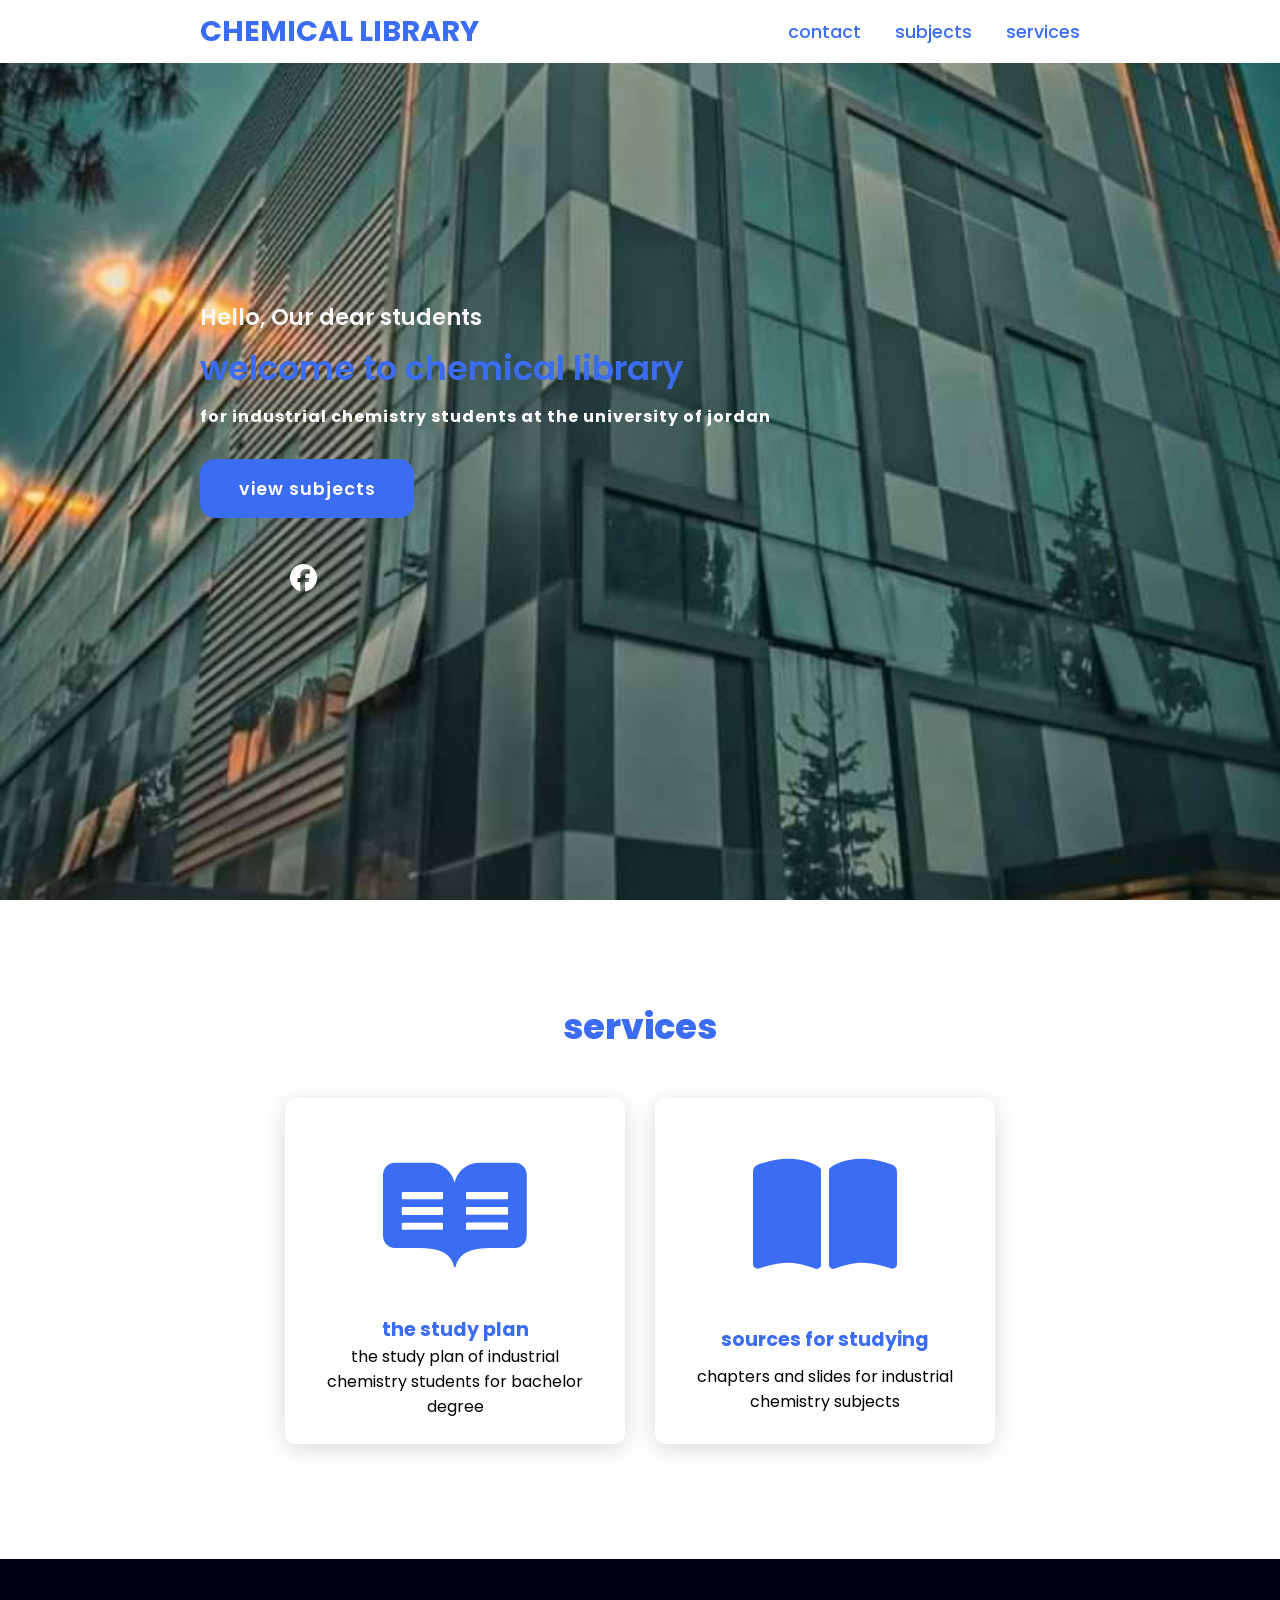
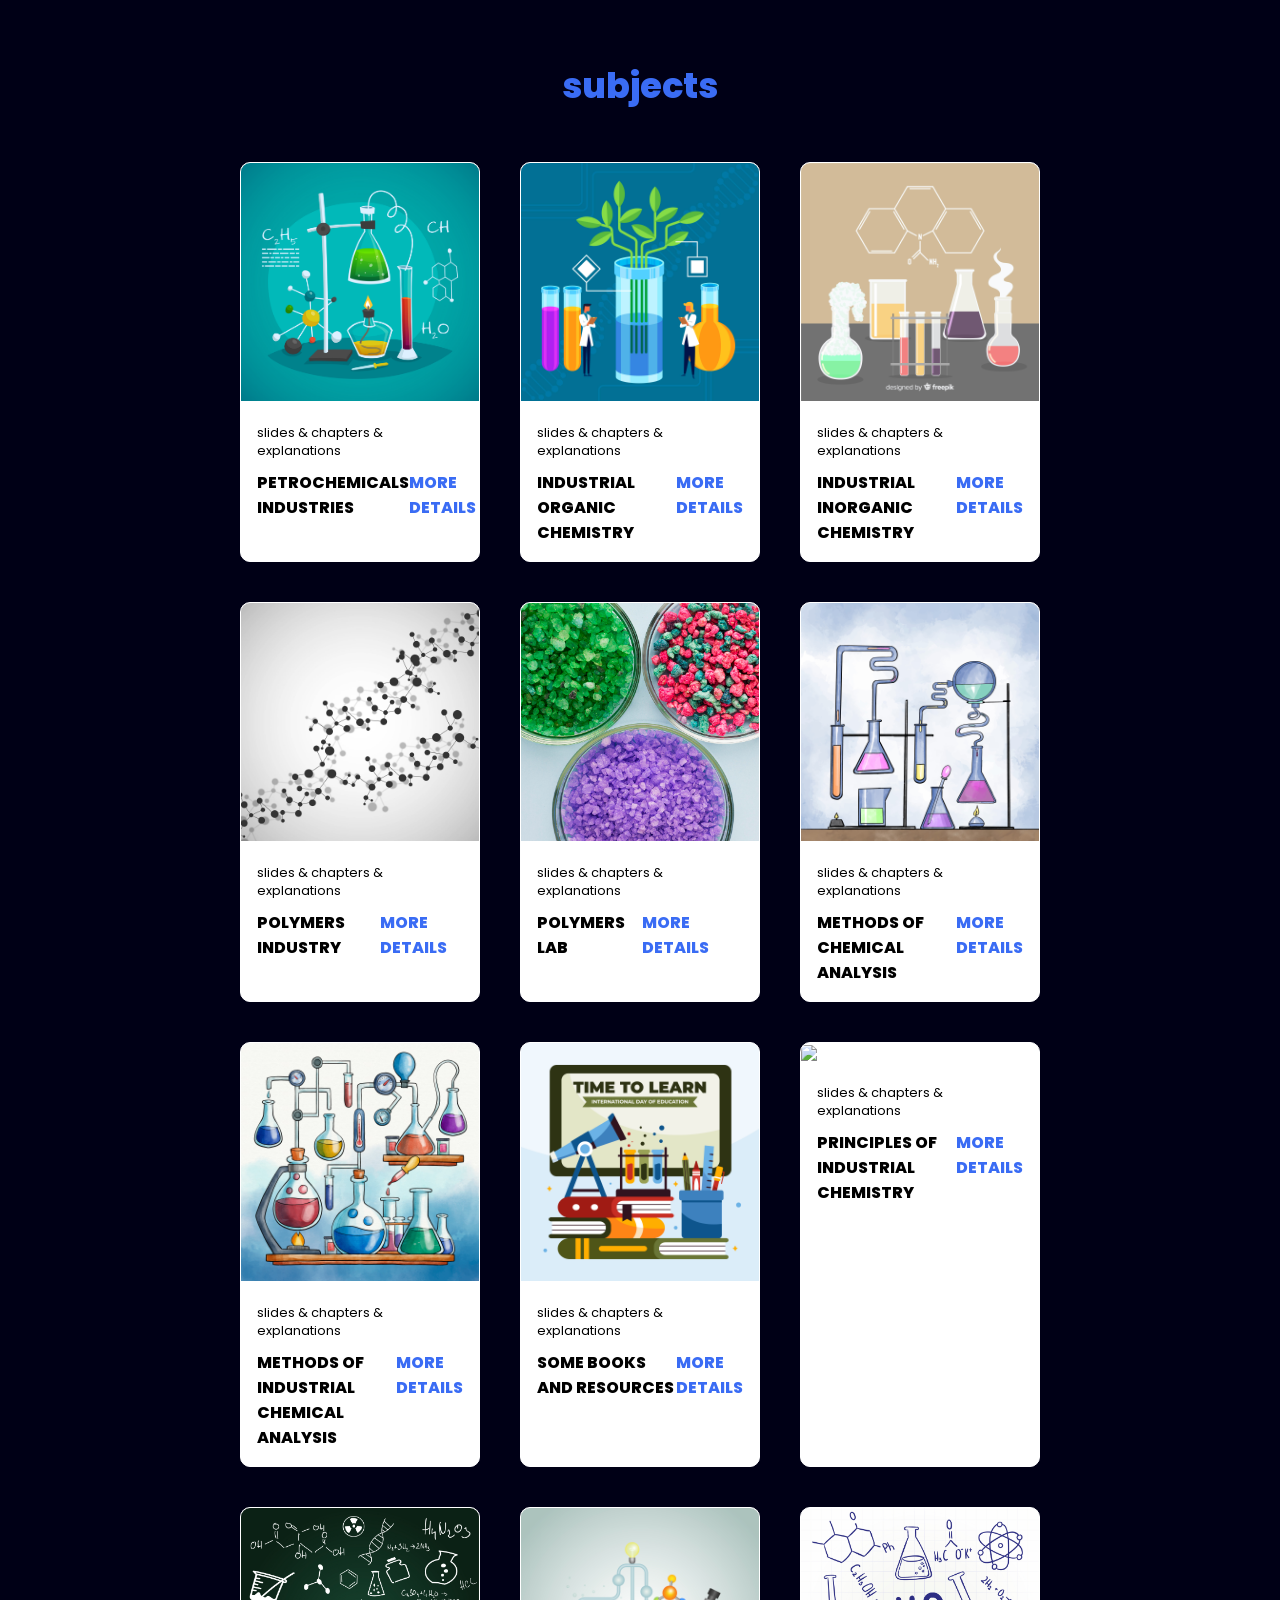
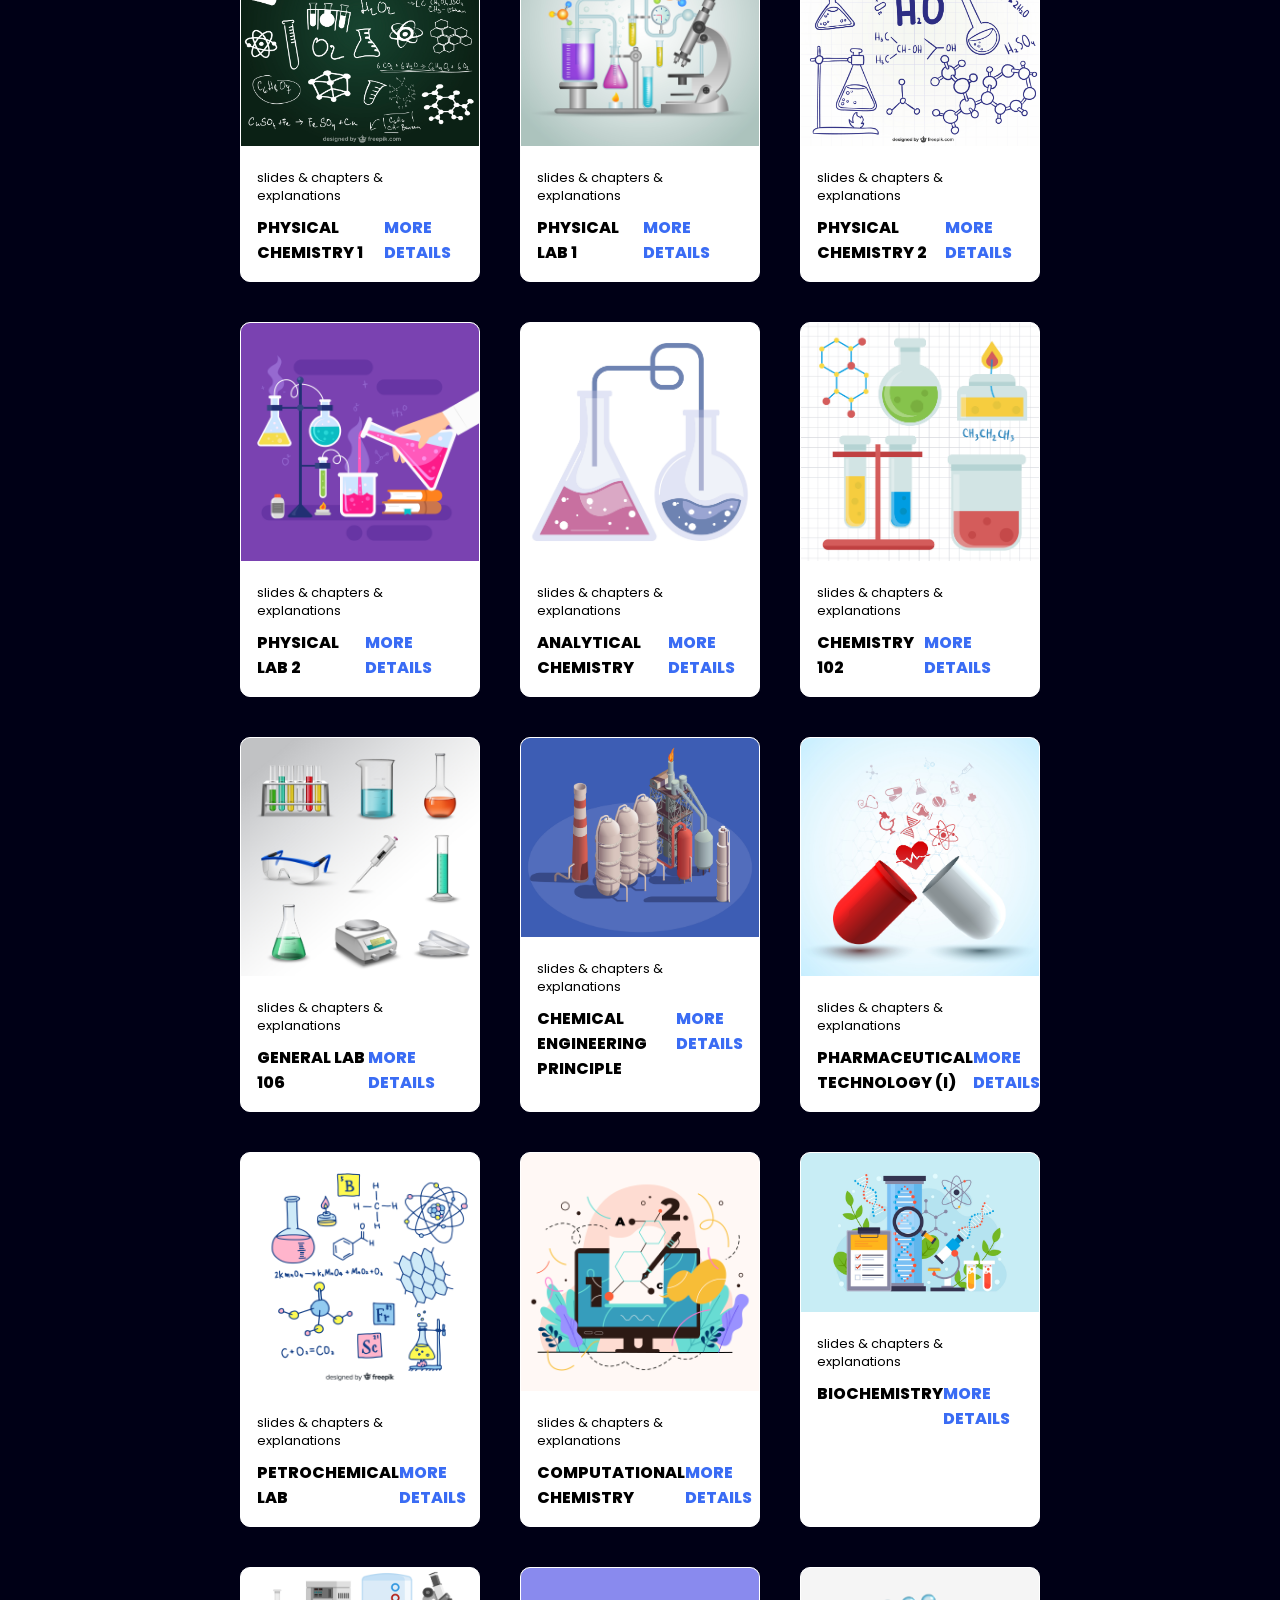
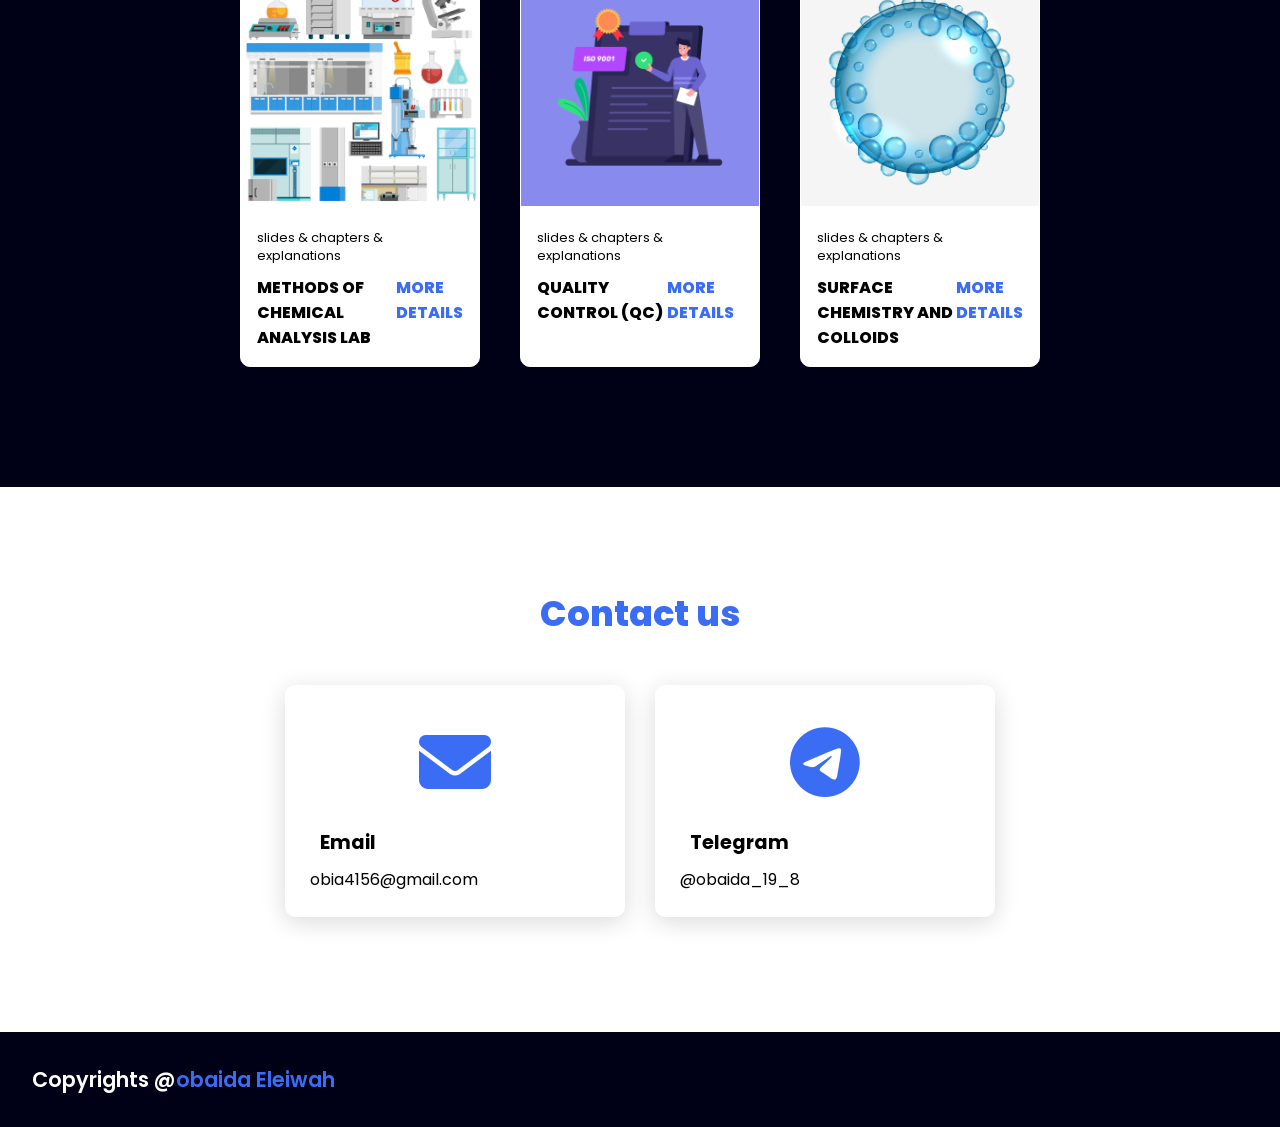
==== commit d257bb5d: "Add files via upload" ====
--- a/index.html
+++ b/index.html
@@ -354,6 +354,185 @@
                                                                 </strong>
                                                                 </div>
                                                                     </div>
+
+
+
+
+
+                                                                    <div class="subject-card"> 
+                                                                        <div class="subject-image"> <img src="imeges/pharma.jpg"></div>
+                                                                      <div class="subject-info">
+                                                                        <p class="subject-category">slides & chapters & explanations </p>
+                                                                        <strong class="subject-title">
+                                                                        <span>PHARMACEUTICAL TECHNOLOGY (I)  </span>
+                                                                        <a href="https://drive.google.com/drive/folders/1oycE1SUOrJCCjPk_7rKKcL0yrkKIjR8Q?usp=drive_link " class="more-details">more details</a>
+                                                                        
+                                                                        
+                                                                        </strong>
+                                                                        </div>
+                                                                            </div>
+
+
+
+
+
+
+                                                                            <div class="subject-card"> 
+                                                                                <div class="subject-image"> <img src="imeges/petro.jpg"></div>
+                                                                              <div class="subject-info">
+                                                                                <p class="subject-category">slides & chapters & explanations </p>
+                                                                                <strong class="subject-title">
+                                                                                <span>petrochemical lab </span>
+                                                                                <a href="https://drive.google.com/drive/folders/1roIJynvQbGyGmJwiyzB_MWvU-FQ-1Org?usp=drive_link " class="more-details">more details</a>
+                                                                                
+                                                                                
+                                                                                </strong>
+                                                                                </div>
+                                                                                    </div>
+
+
+
+
+
+
+
+
+                                                                                    <div class="subject-card"> 
+                                                                                        <div class="subject-image"> <img src="imeges/drawing.jpg"></div>
+                                                                                      <div class="subject-info">
+                                                                                        <p class="subject-category">slides & chapters & explanations </p>
+                                                                                        <strong class="subject-title">
+                                                                                        <span>Computational chemistry </span>
+                                                                                        <a href="https://drive.google.com/drive/folders/1uB92GQ8DDqby3QR_OtZ-1b19GywkTG2L?usp=drive_link " class="more-details">more details</a>
+                                                                                        
+                                                                                        
+                                                                                        </strong>
+                                                                                        </div>
+                                                                                            </div>
+
+
+
+
+
+
+
+
+
+
+                                                                                            <div class="subject-card"> 
+                                                                                                <div class="subject-image"> <img src="imeges/bio.jpg"></div>
+                                                                                              <div class="subject-info">
+                                                                                                <p class="subject-category">slides & chapters & explanations </p>
+                                                                                                <strong class="subject-title">
+                                                                                                <span>Biochemistry  </span>
+                                                                                                <a href="https://drive.google.com/drive/folders/1t5Em3OEJ7_os4ZLTkX5YAWe7QiYBuGJw?usp=drive_link " class="more-details">more details</a>
+                                                                                                
+                                                                                                
+                                                                                                </strong>
+                                                                                                </div>
+                                                                                                    </div>
+
+
+
+
+
+                                                                                                    <div class="subject-card"> 
+                                                                                                        <div class="subject-image"> <img src="imeges/hplc.jpg"></div>
+                                                                                                      <div class="subject-info">
+                                                                                                        <p class="subject-category">slides & chapters & explanations </p>
+                                                                                                        <strong class="subject-title">
+                                                                                                        <span> methods of chemical analysis lab </span>
+                                                                                                        <a href="https://drive.google.com/drive/folders/1ubYLJ3NXsn28CU-KnBJAmNu9Y3TQz9I-?usp=drive_link " class="more-details">more details</a>
+                                                                                                        
+                                                                                                        
+                                                                                                        </strong>
+                                                                                                        </div>
+                                                                                                            </div>
+
+
+
+
+
+
+
+
+                                                                                                
+
+                                                                                                
+                                                                                                            <div class="subject-card"> 
+                                                                                                                <div class="subject-image"> <img src="imeges/iso.jpg"></div>
+                                                                                                              <div class="subject-info">
+                                                                                                                <p class="subject-category">slides & chapters & explanations </p>
+                                                                                                                <strong class="subject-title">
+                                                                                                                <span> quality control (QC) </span>
+                                                                                                                <a href="https://drive.google.com/drive/folders/1oDd_iJiTNIBmxYgQpMfMaO2IPMOTSnrR?usp=drive_link" class="more-details">more details</a>
+                                                                                                                
+                                                                                                                
+                                                                                                                </strong>
+                                                                                                                </div>
+                                                                                                                    </div>
+
+
+
+
+
+
+
+
+
+
+
+
+
+
+                                                                                                                    
+                                                                                                            <div class="subject-card"> 
+                                                                                                                <div class="subject-image"> <img src="imeges/droplet.jpg"></div>
+                                                                                                              <div class="subject-info">
+                                                                                                                <p class="subject-category">slides & chapters & explanations </p>
+                                                                                                                <strong class="subject-title">
+                                                                                                                <span> surface chemistry and colloids </span>
+                                                                                                                <a href="https://drive.google.com/drive/folders/1-_-V5VGWeDE_iEz4z7bzbEGnhbrA70Ne?usp=drive_link" class="more-details">more details</a>
+                                                                                                                
+                                                                                                                
+                                                                                                                </strong>
+                                                                                                                </div>
+                                                                                                                    </div>
+                                                                                                                    
+
+
+
+
+
+
+
+
+
+
+
+
+
+                                                        
+                                                                                                    
+
+
+
+
+
+
+
+
+
+
+
+
+
+
+
+
+
+
+
         
 
 
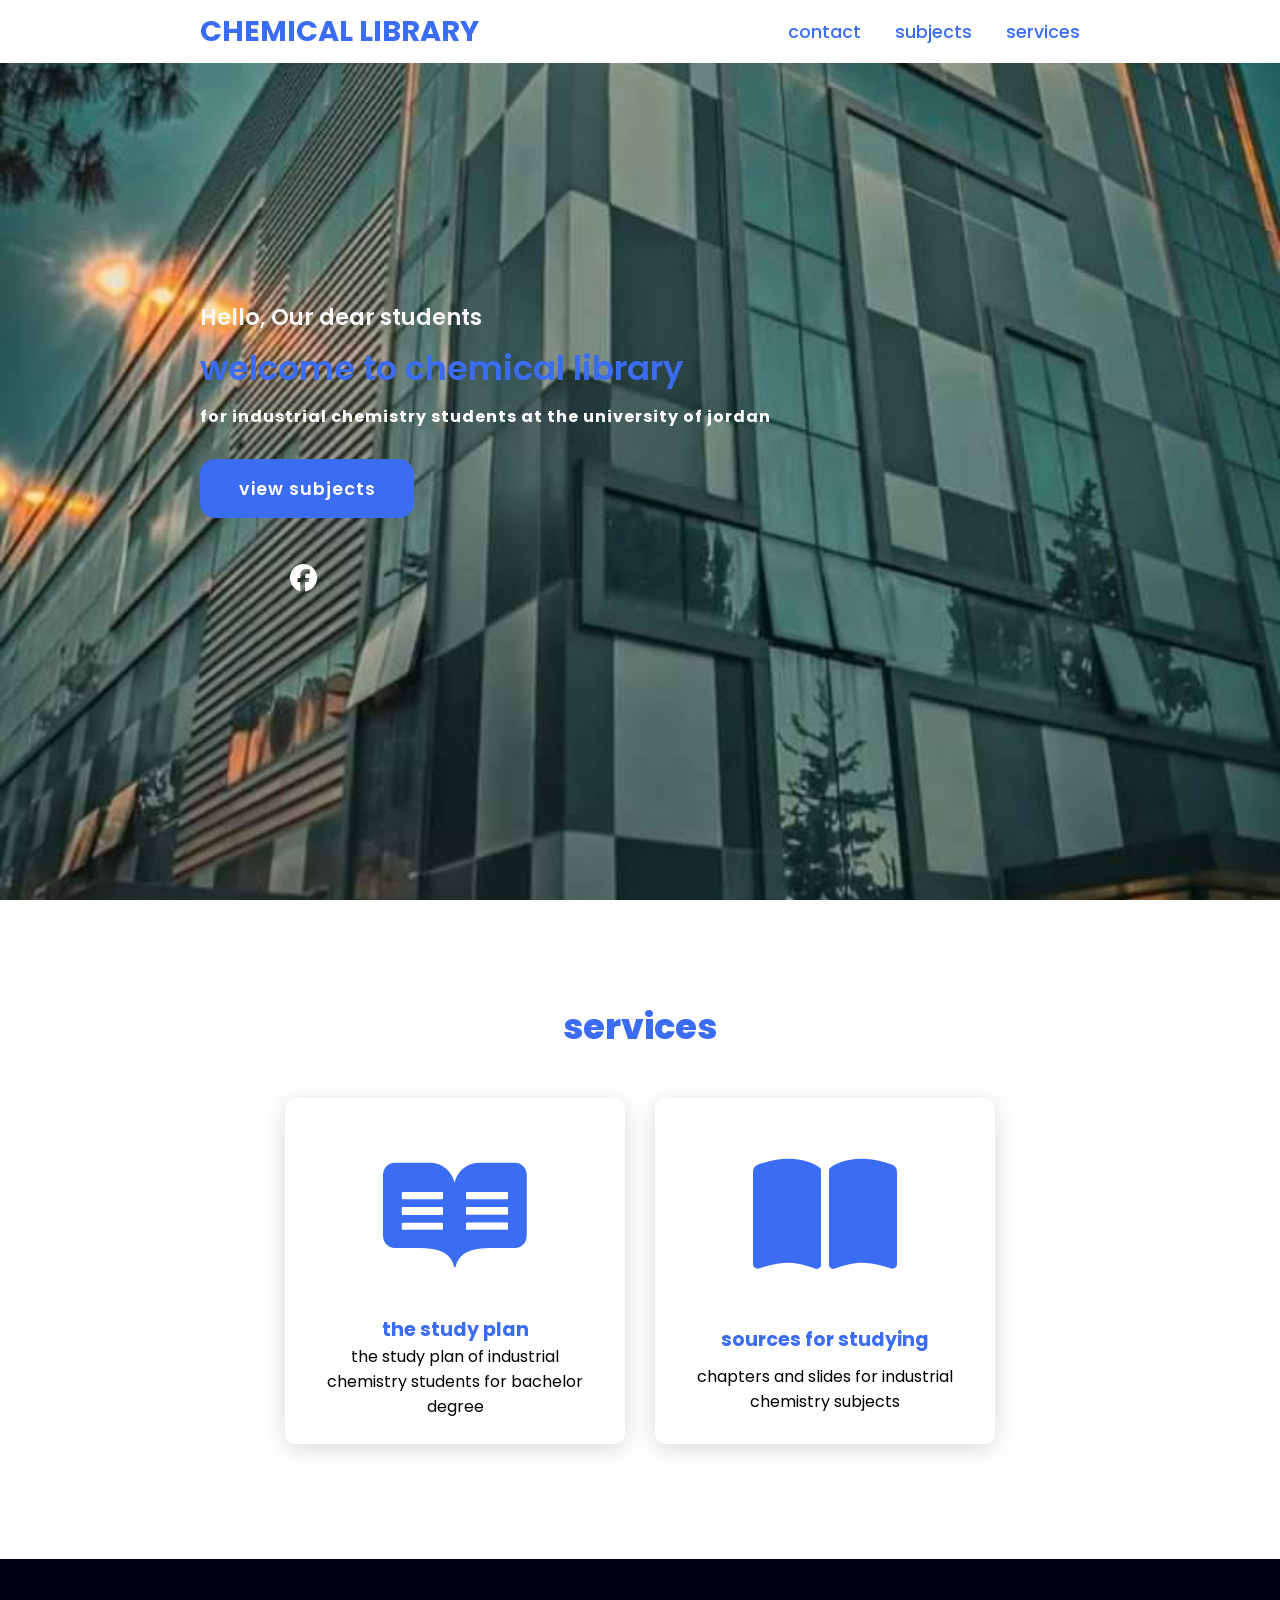
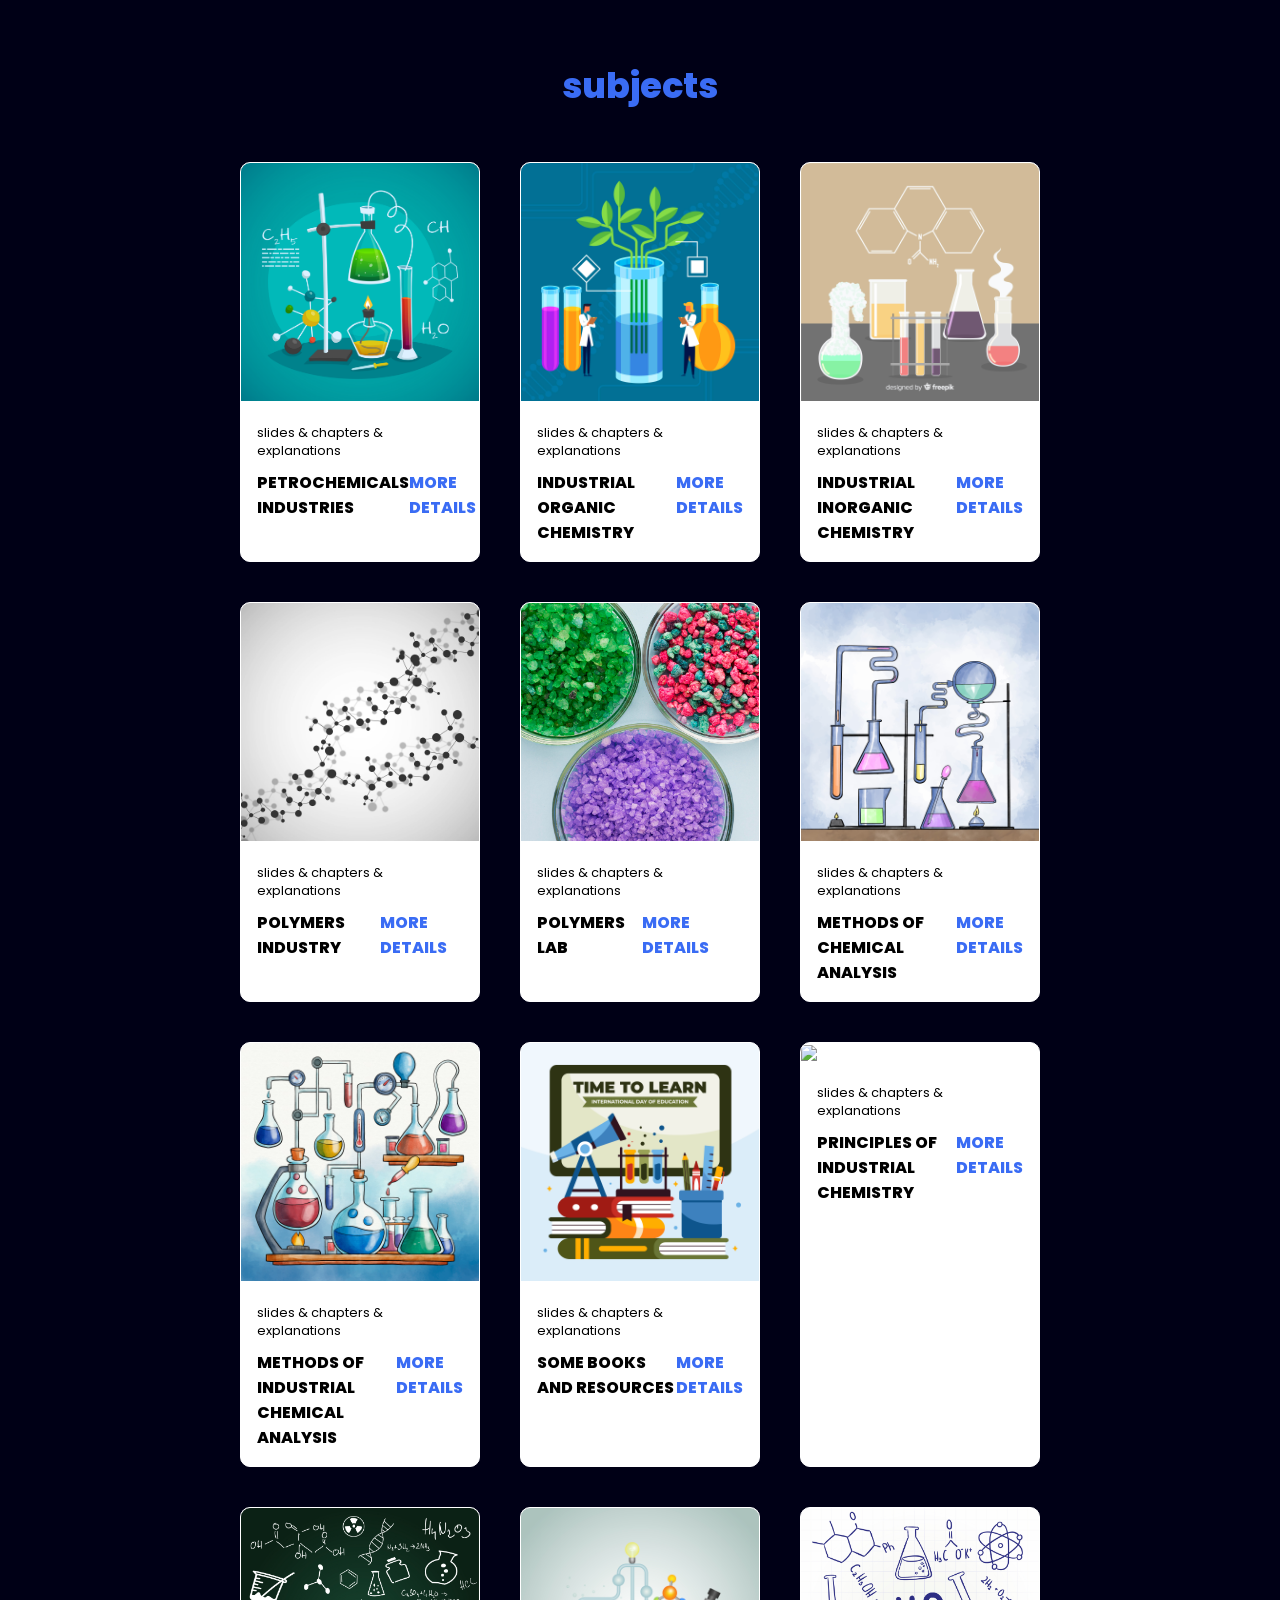
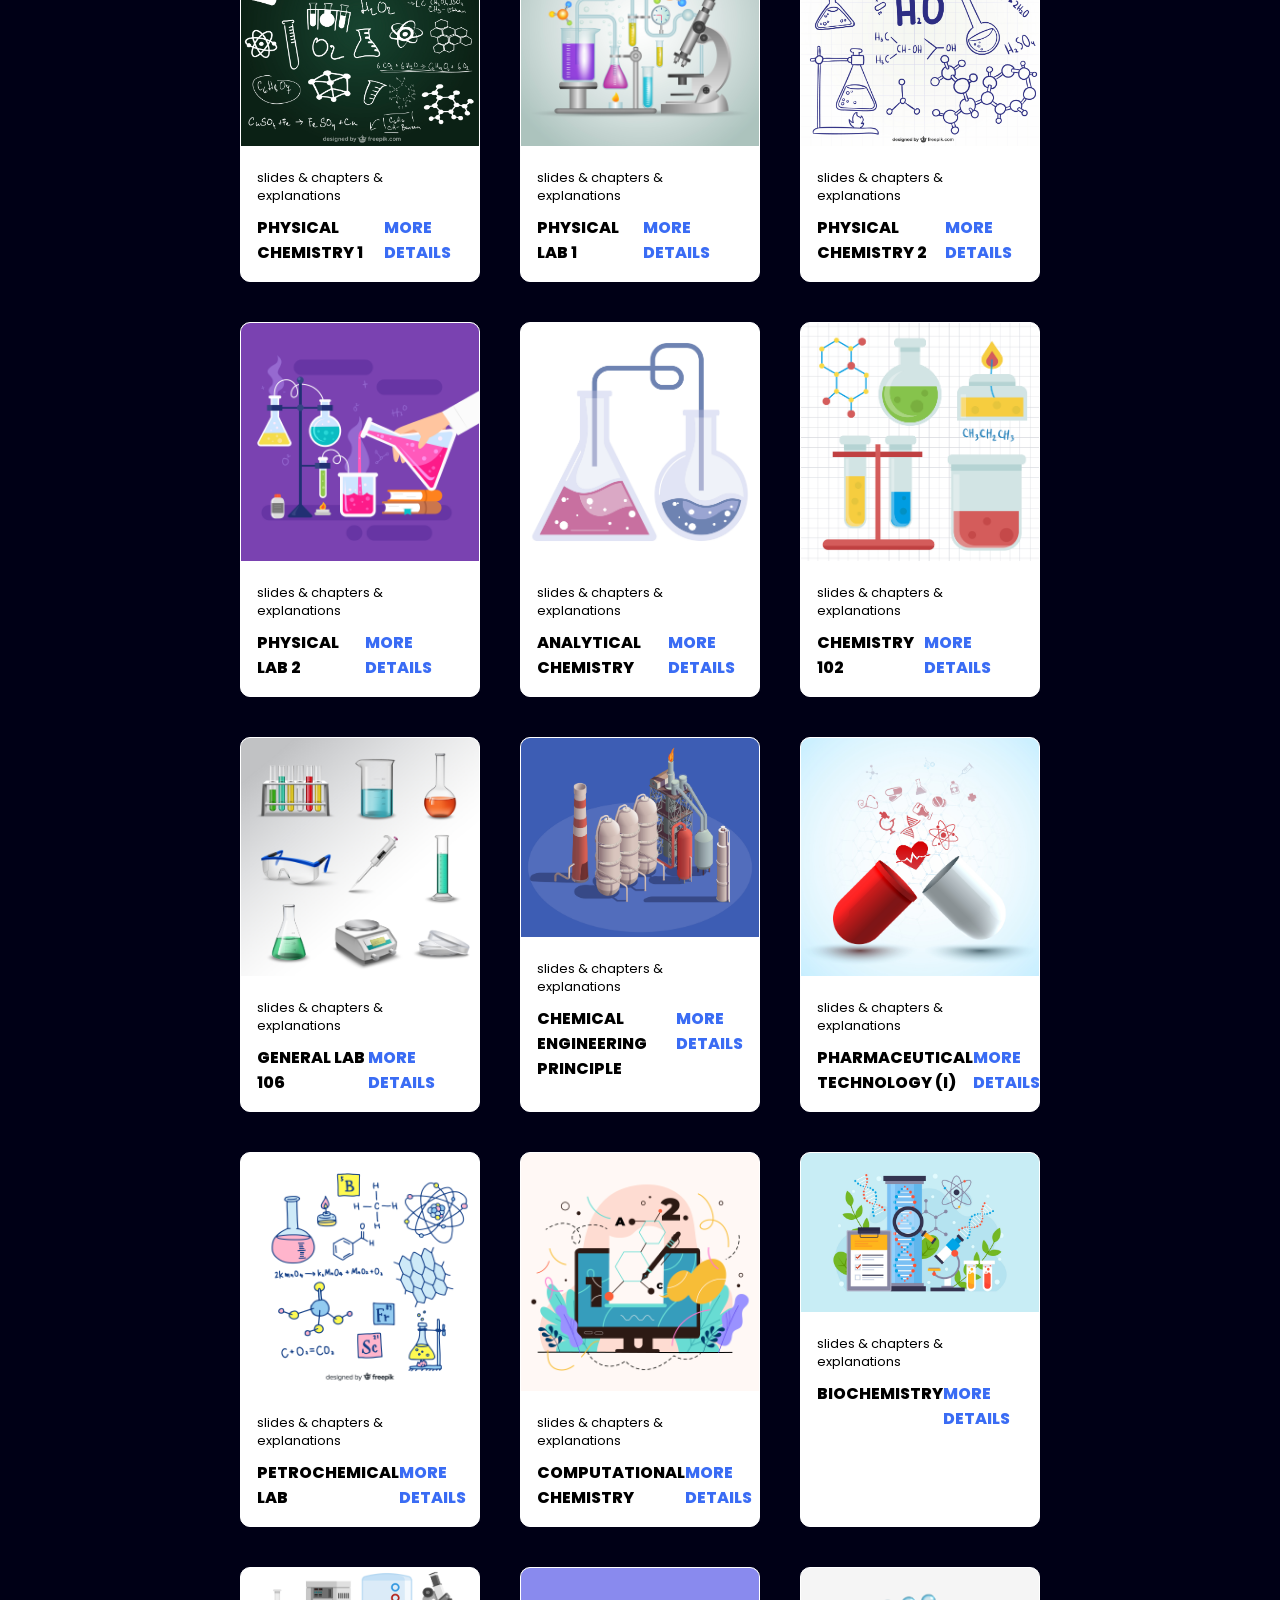
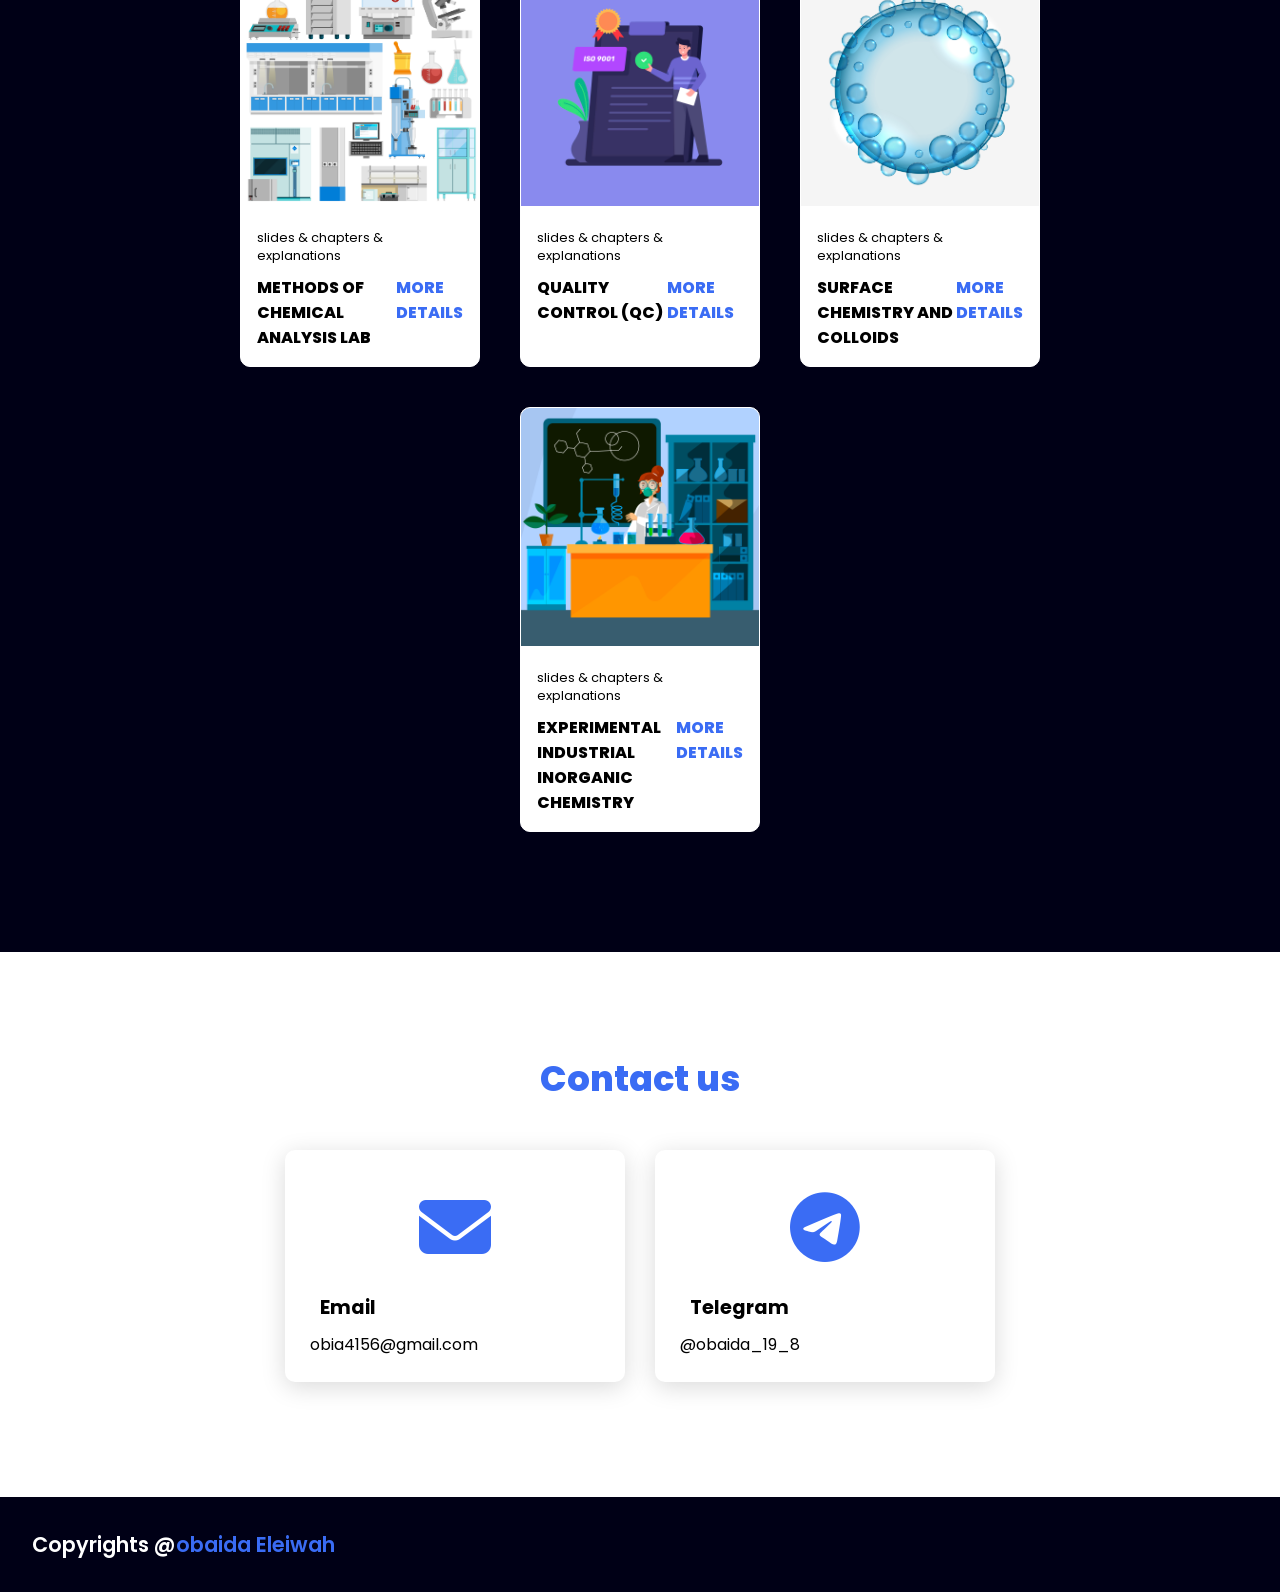
==== commit eba653ce: "Add files via upload" ====
--- a/index.html
+++ b/index.html
@@ -504,6 +504,24 @@
 
 
 
+                                                                                                                    
+                                                                                    <div class="subject-card"> 
+                                                                                        <div class="subject-image"> <img src="imeges/inorganic.jpg"></div>
+                                                                                      <div class="subject-info">
+                                                                                        <p class="subject-category">slides & chapters & explanations </p>
+                                                                                        <strong class="subject-title">
+                                                                                        <span>EXPERIMENTAL INDUSTRIAL INORGANIC CHEMISTRY </span>
+                                                                                        <a href="https://drive.google.com/drive/folders/12-BPupU9uZicfIQZZiZHsATDVuLyInAm?usp=drive_link " class="more-details">more details</a>
+                                                                                        
+                                                                                        
+                                                                                        </strong>
+                                                                                        </div>
+                                                                                            </div>
+
+
+
+
+
 
 
 
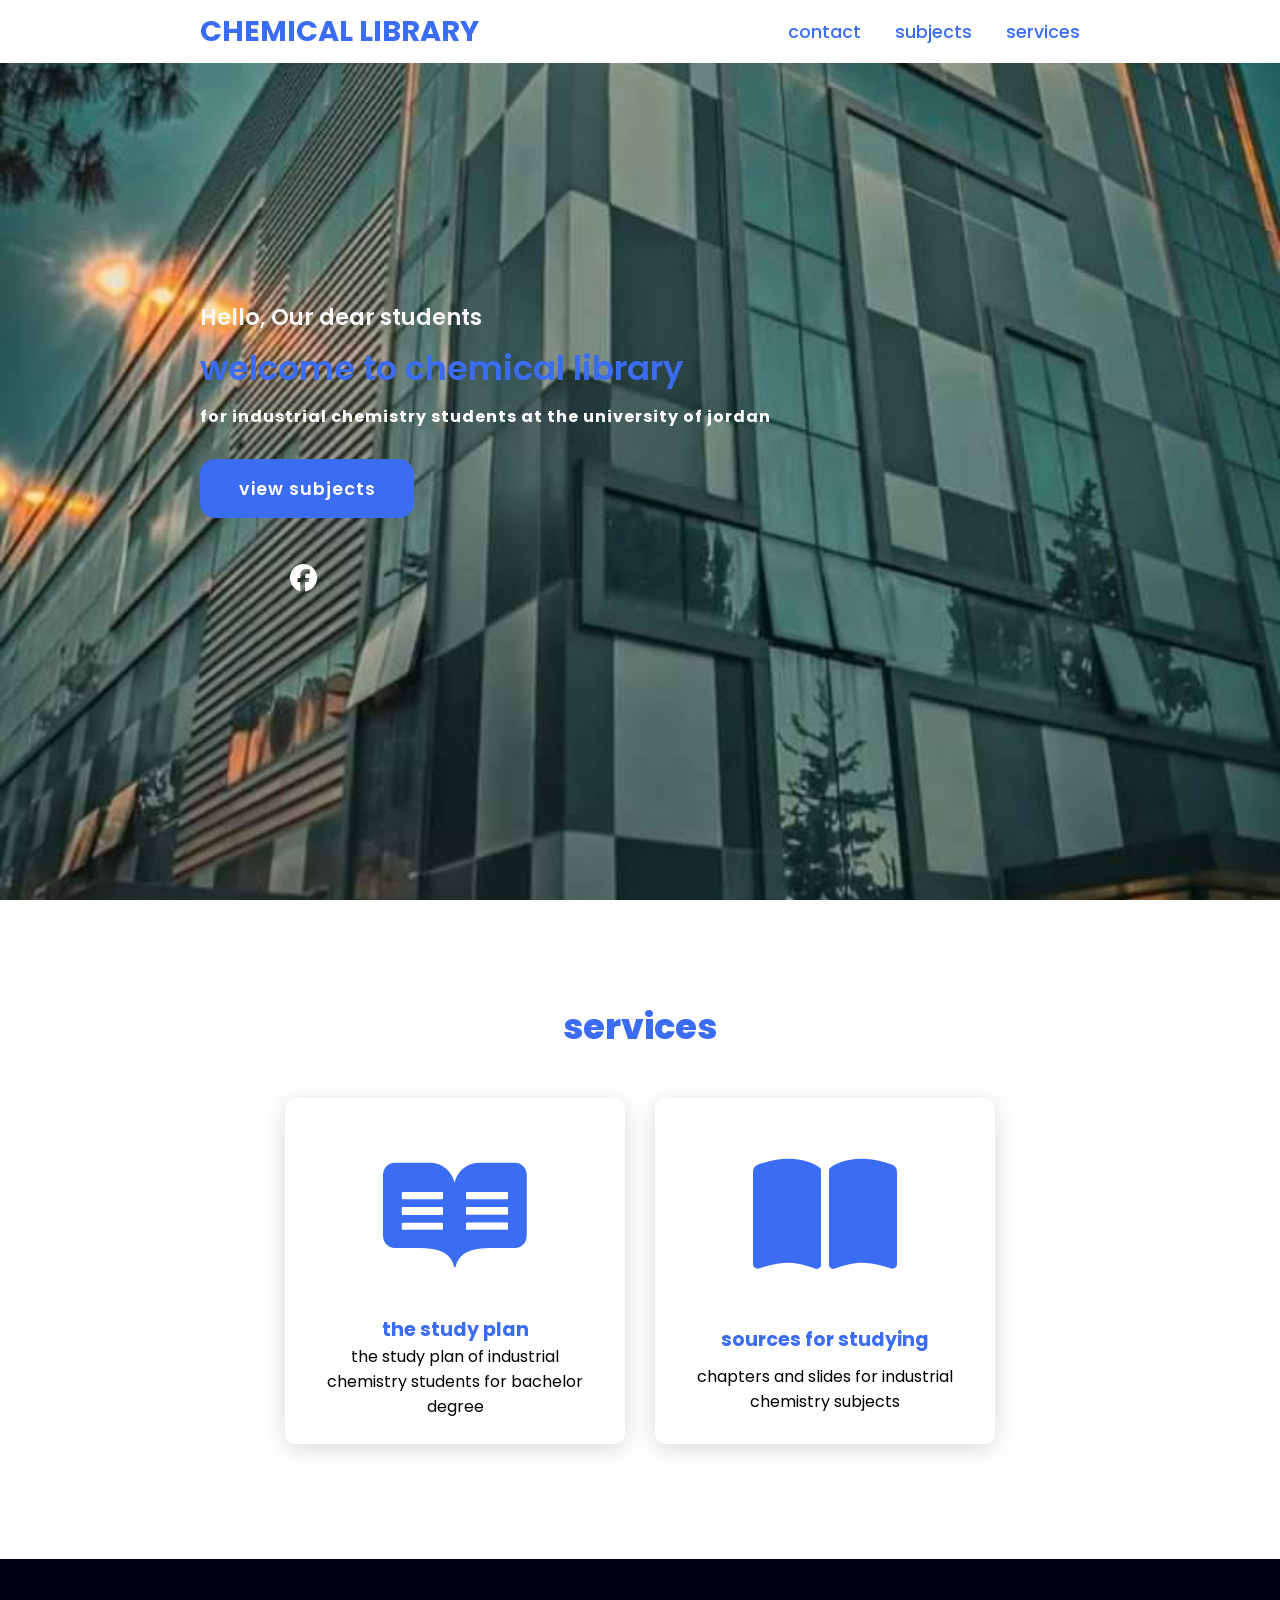
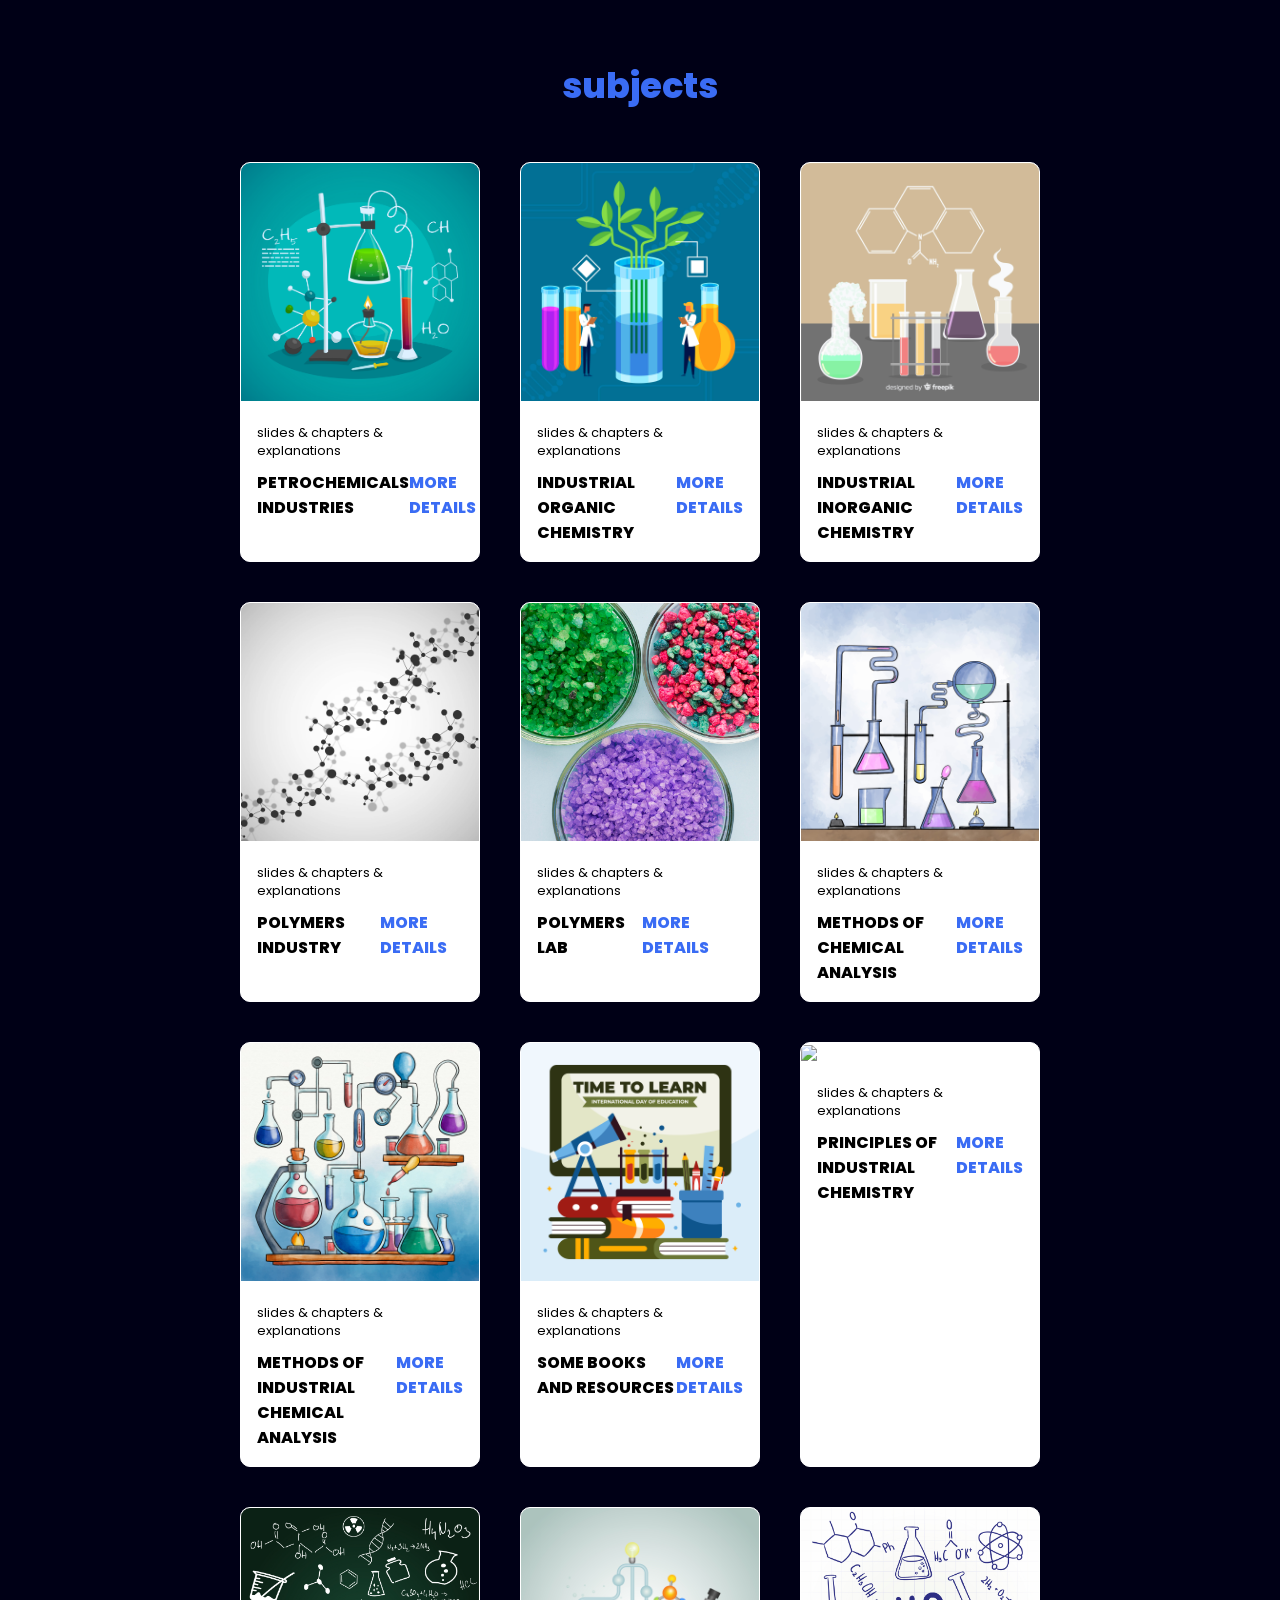
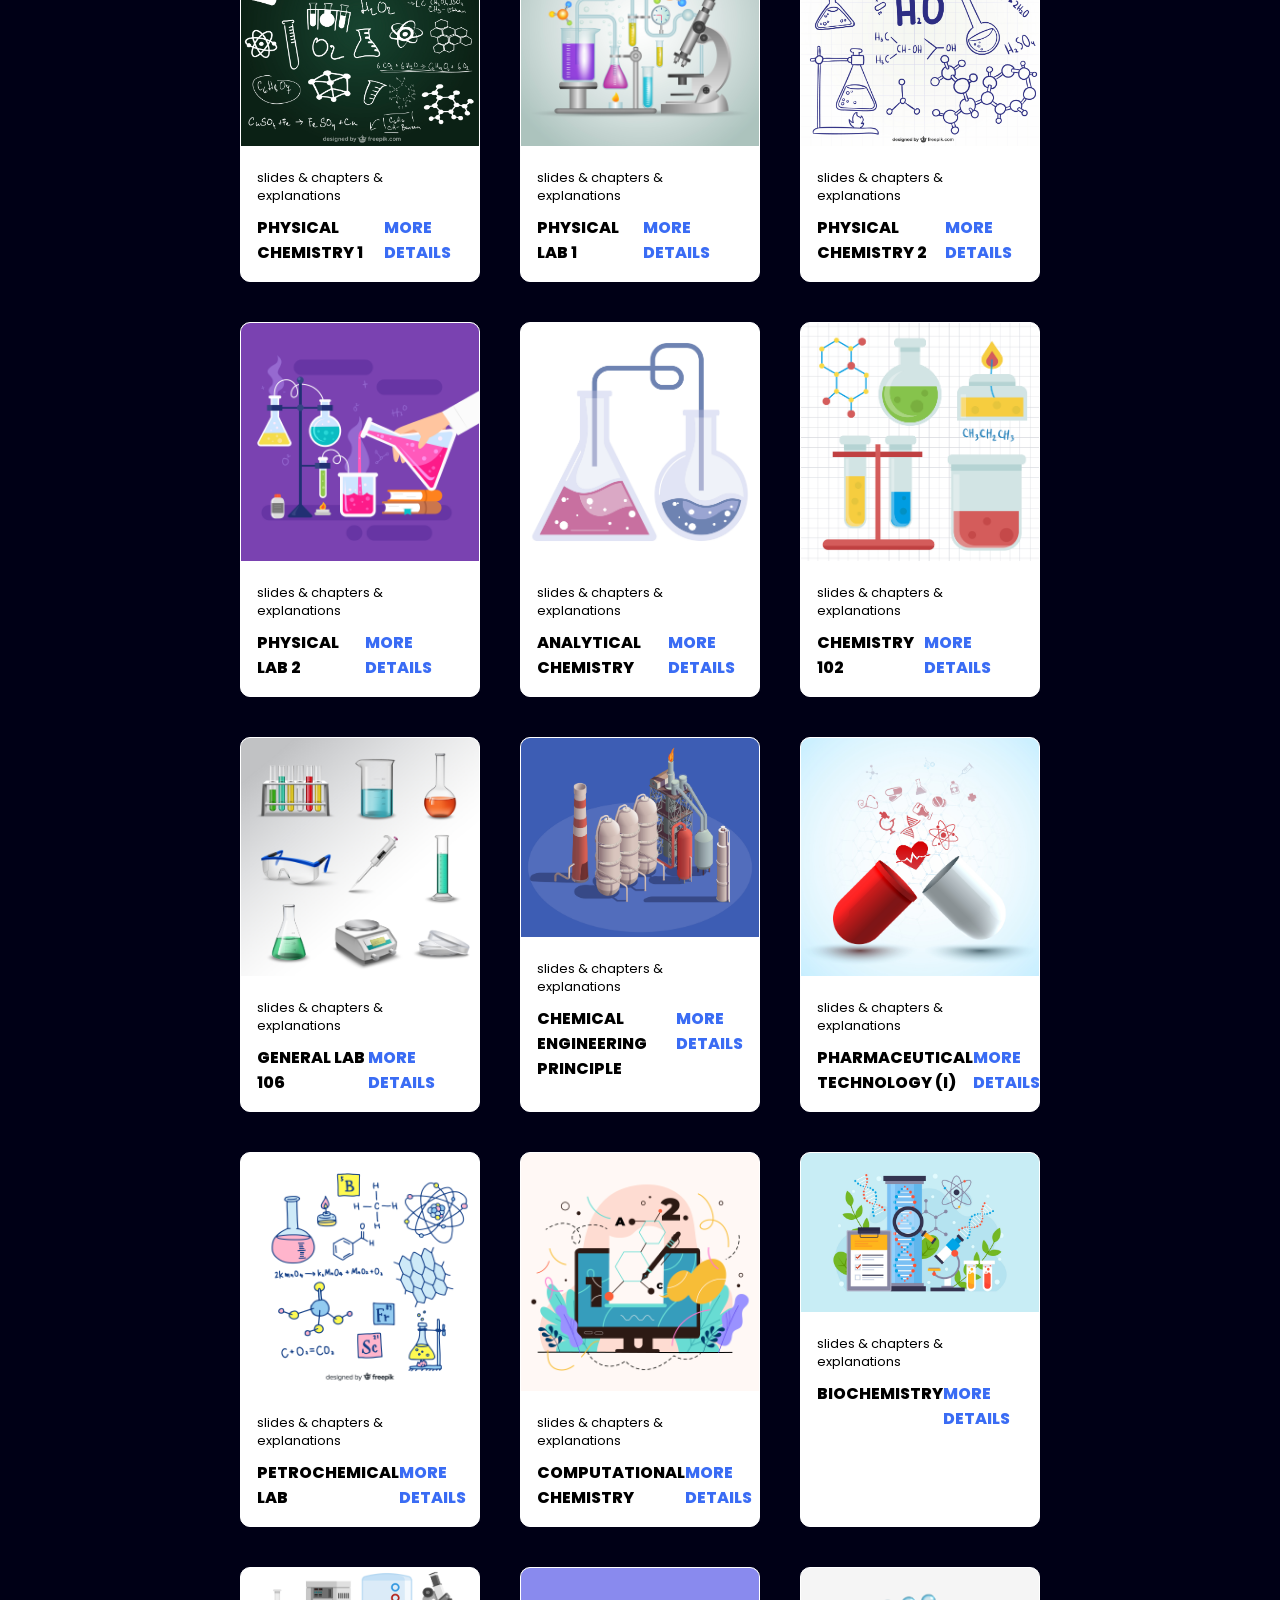
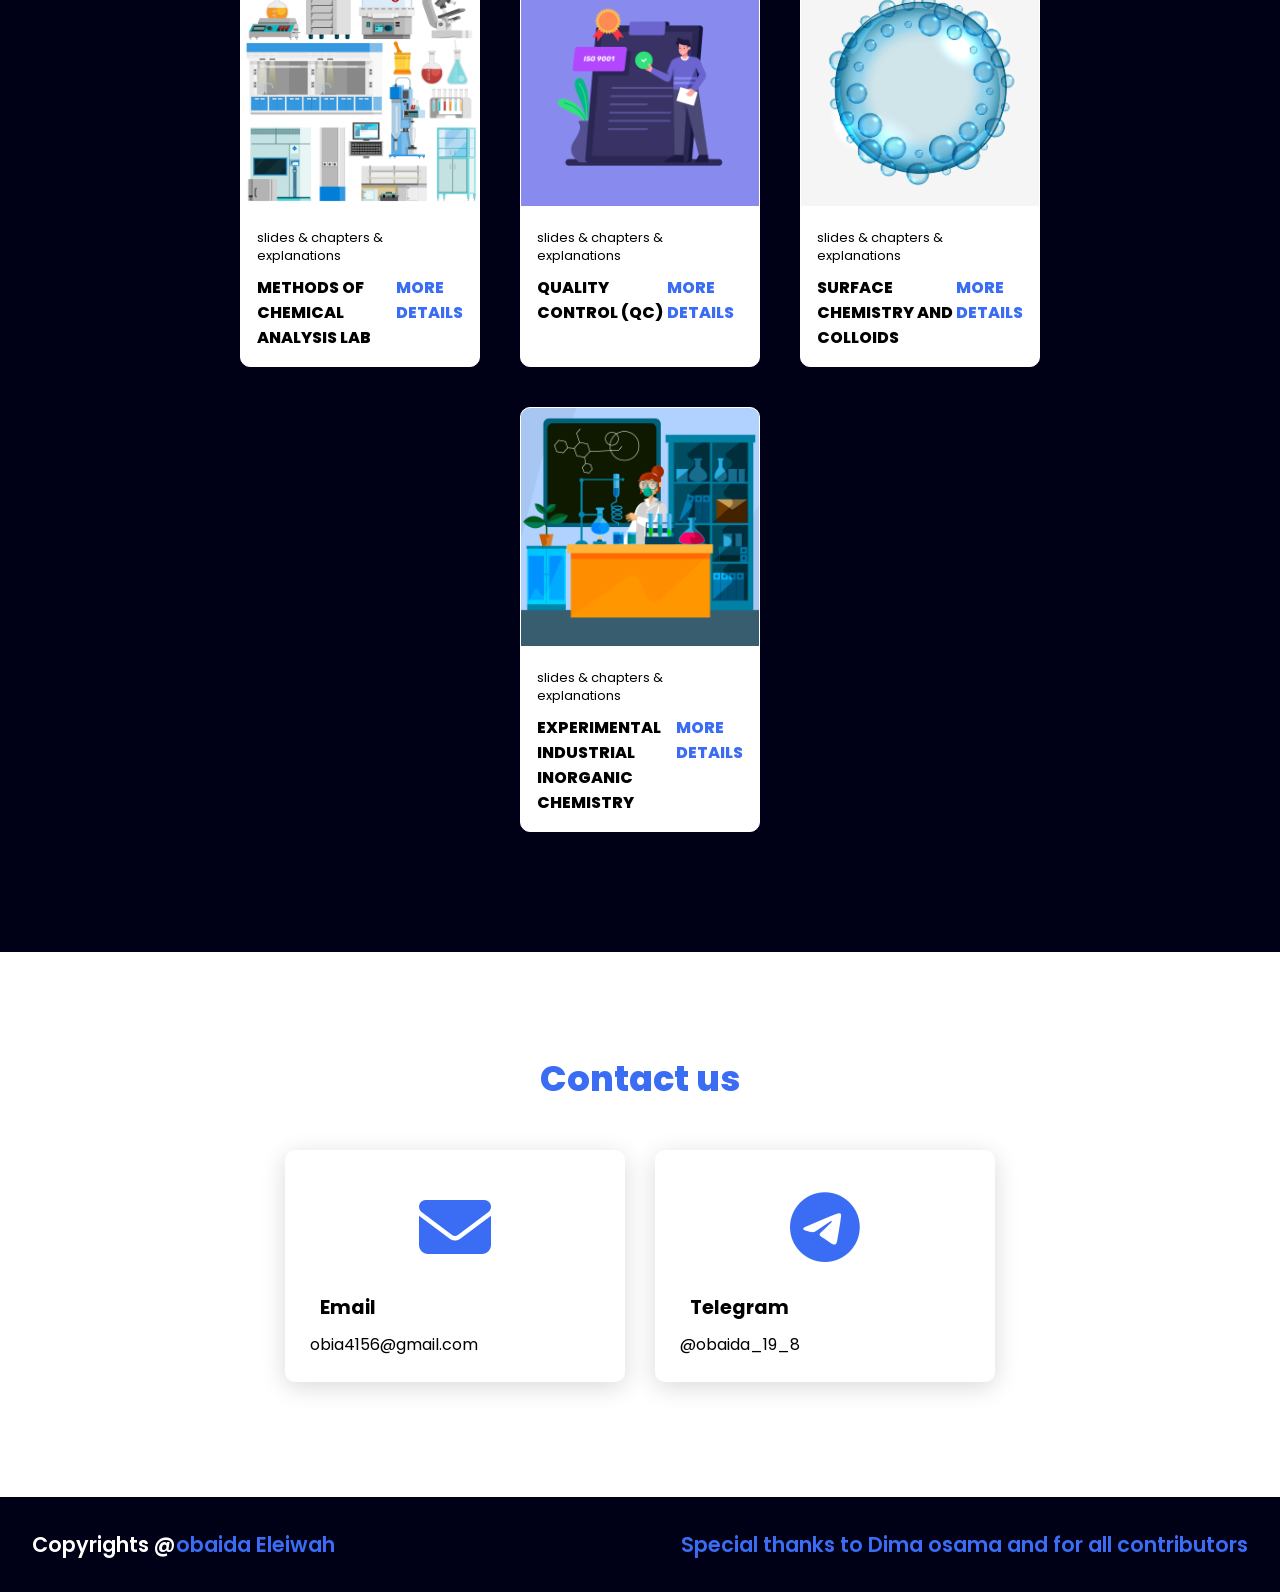
==== commit 4311991c: "Add files via upload" ====
--- a/index.html
+++ b/index.html
@@ -638,6 +638,7 @@
 
 <footer class="footer">
  <p class="footer-title">Copyrights @<span>obaida Eleiwah</span></p>
+ <p class="footer-title"><span>Special thanks to Dima osama and for all contributors</span></p>
 </footer>
 
 
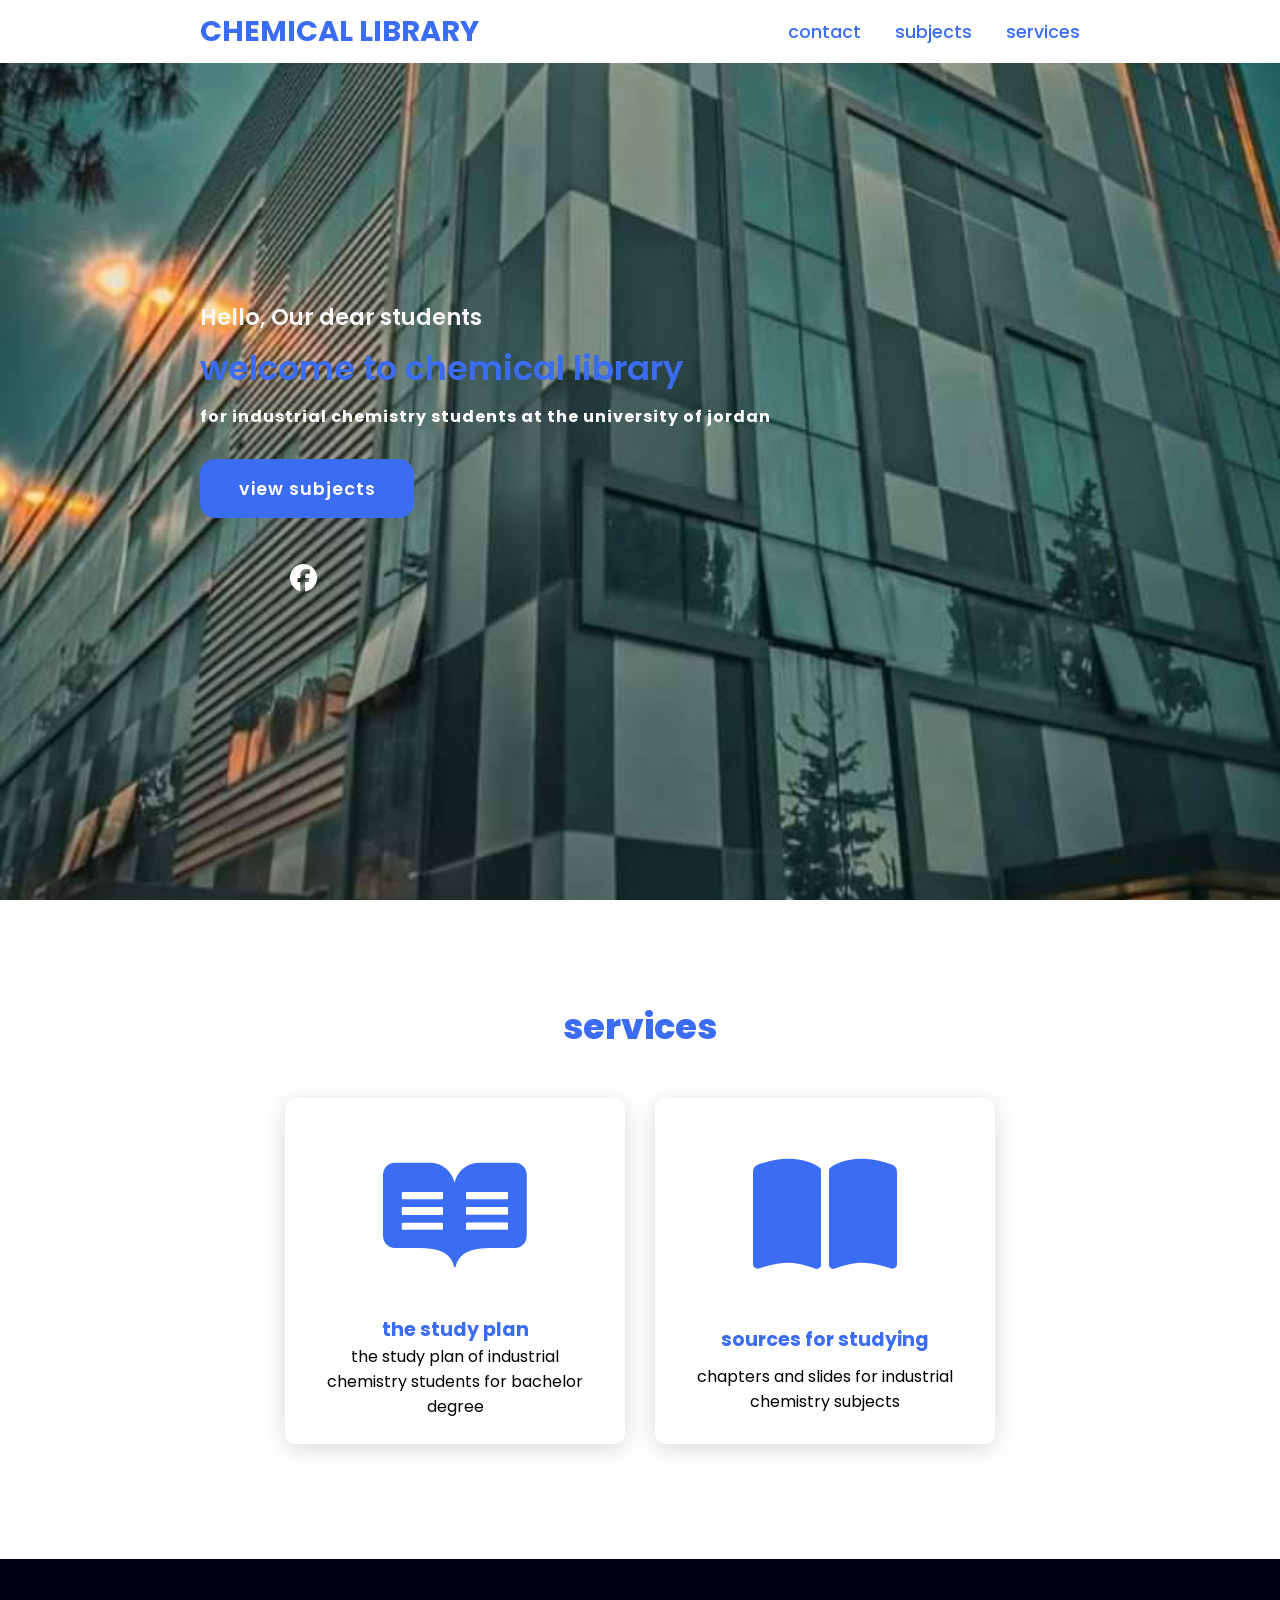
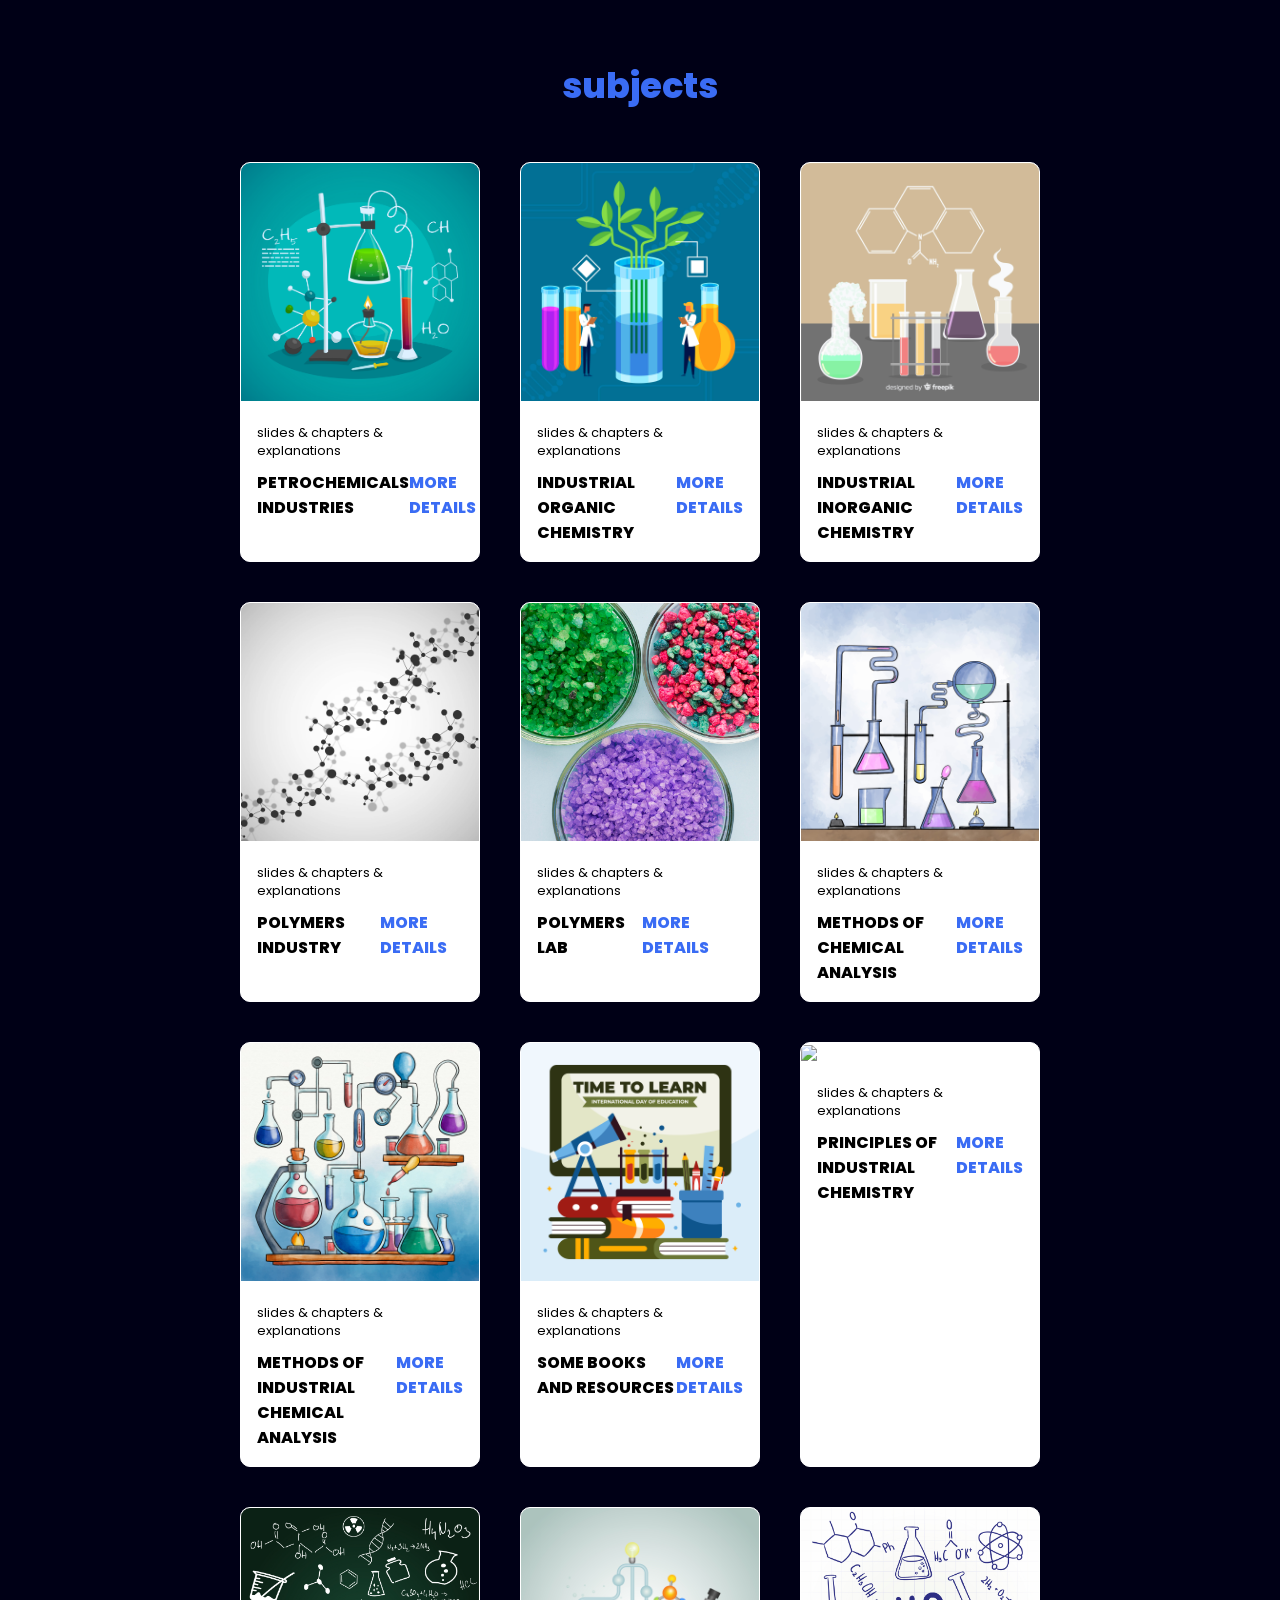
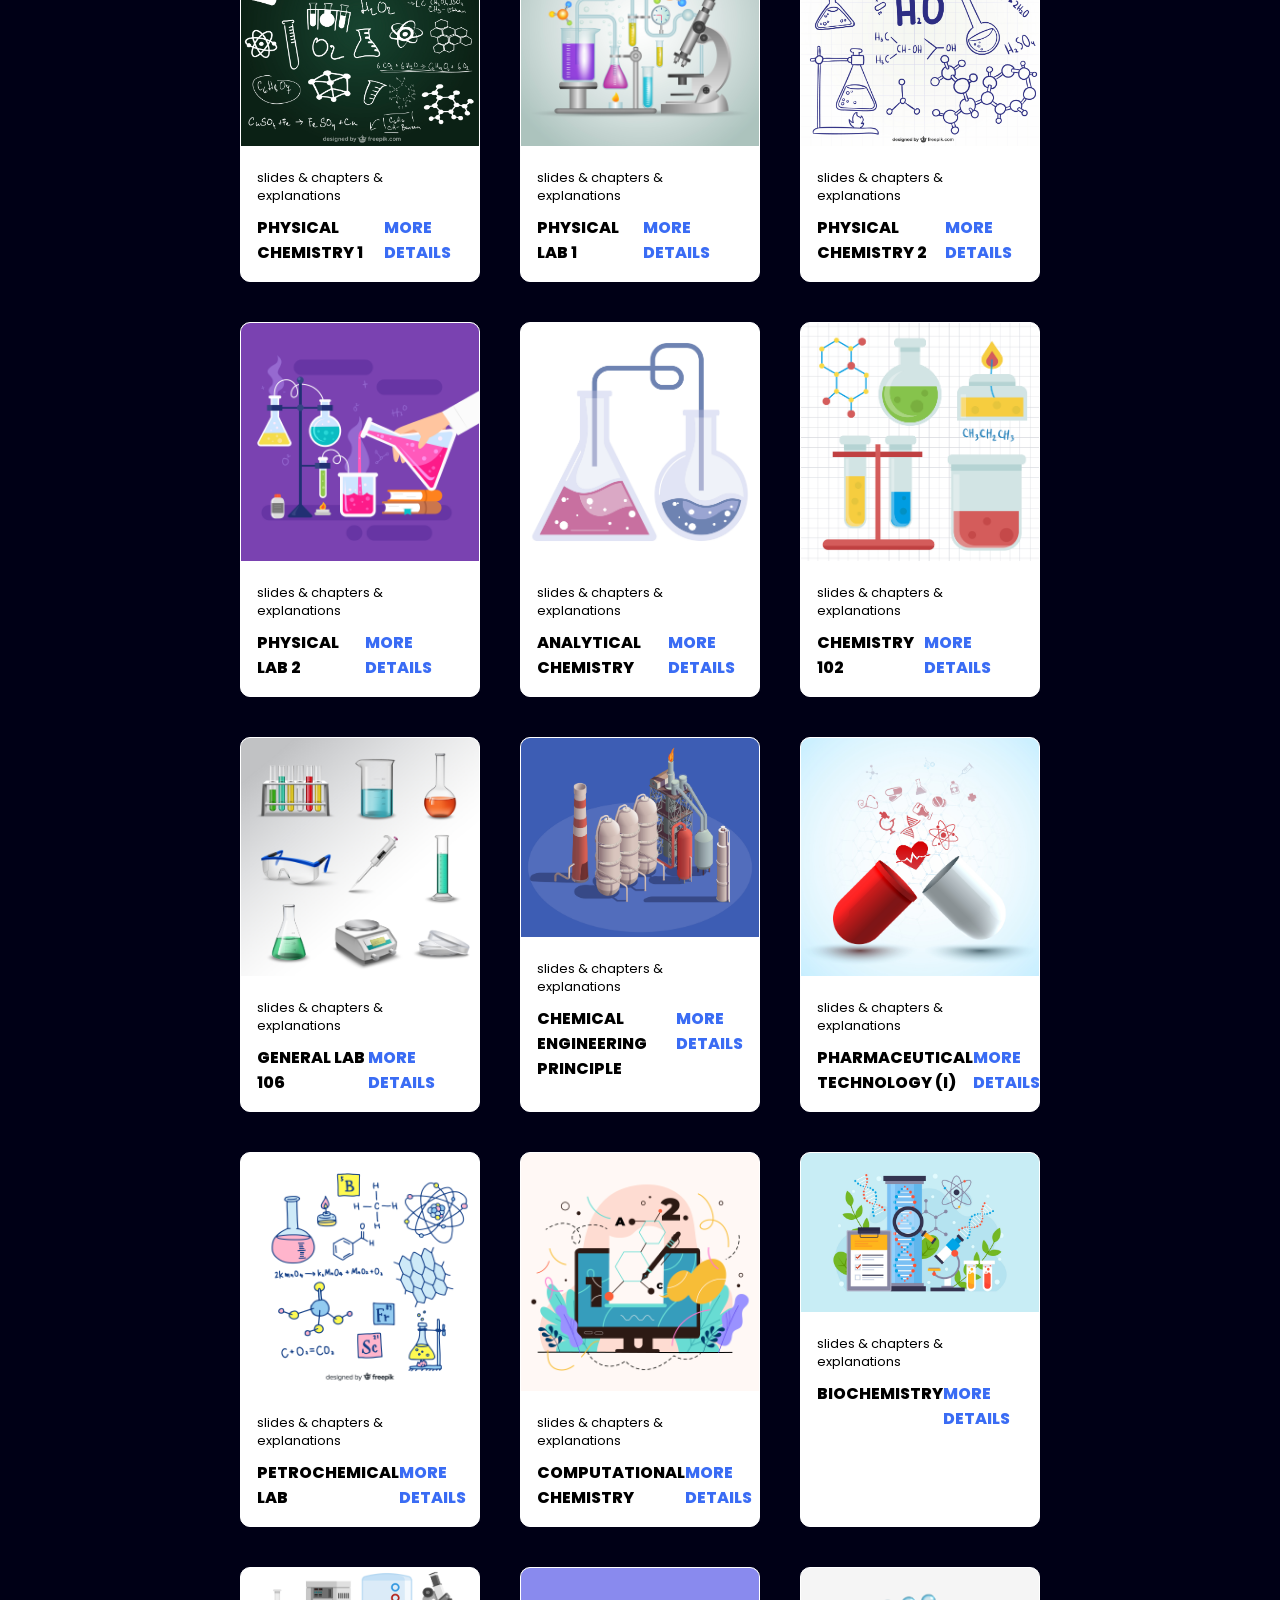
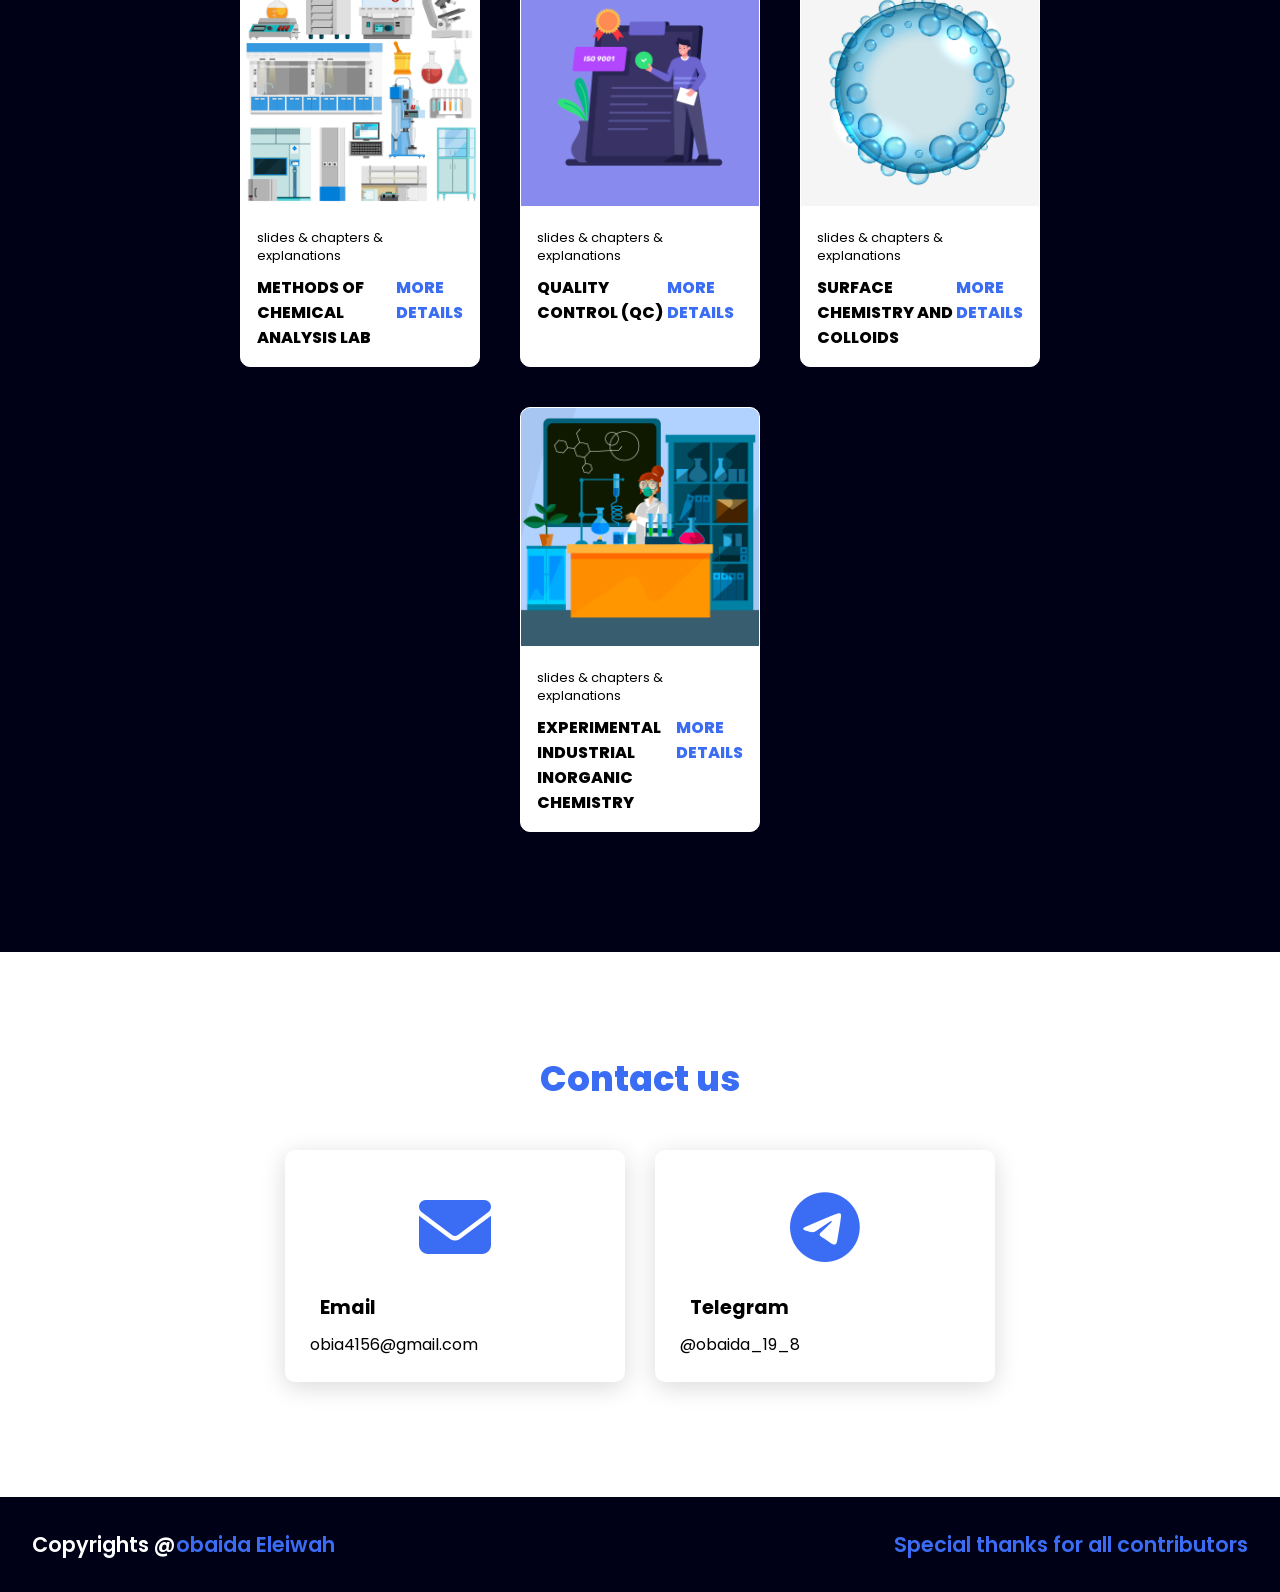
==== commit de7bed25: "Add files via upload" ====
--- a/index.html
+++ b/index.html
@@ -638,7 +638,7 @@
 
 <footer class="footer">
  <p class="footer-title">Copyrights @<span>obaida Eleiwah</span></p>
- <p class="footer-title"><span>Special thanks to Dima osama and for all contributors</span></p>
+ <p class="footer-title"><span>Special thanks for all contributors</span></p>
 </footer>
 
 
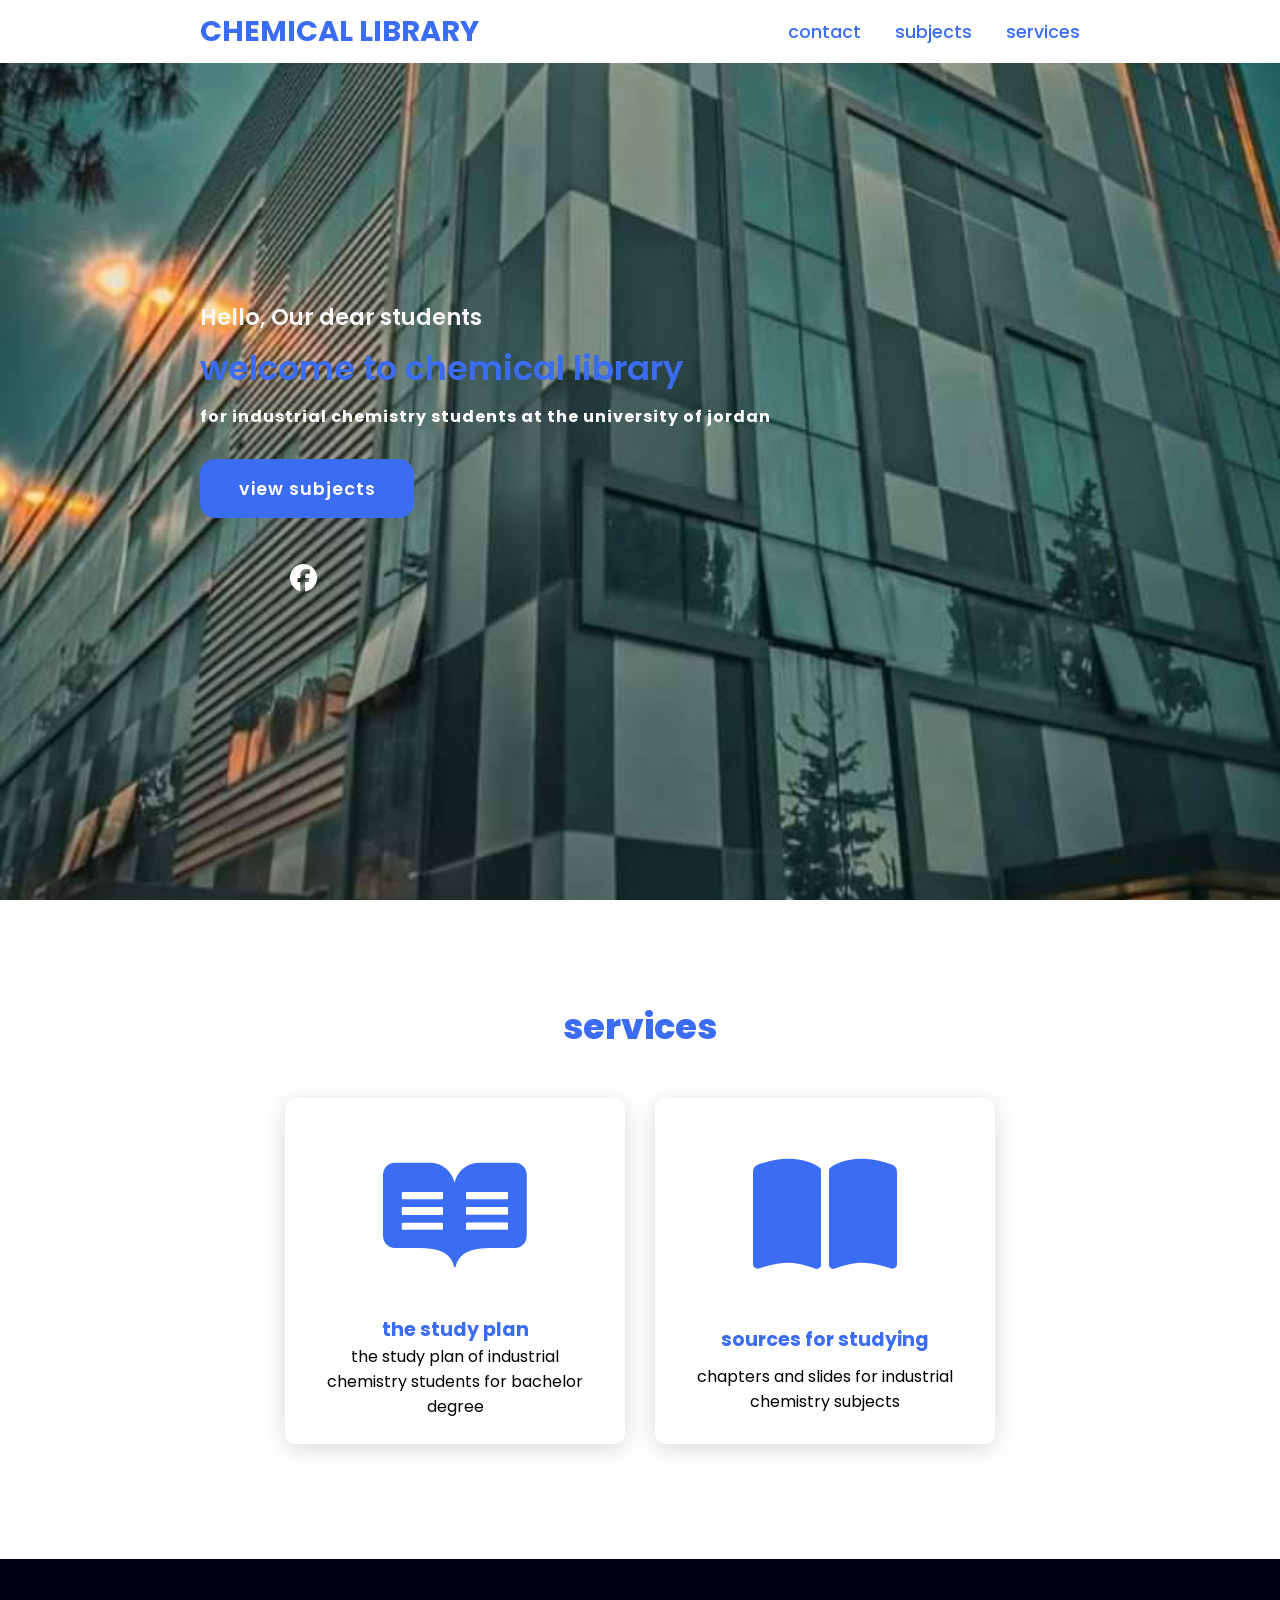
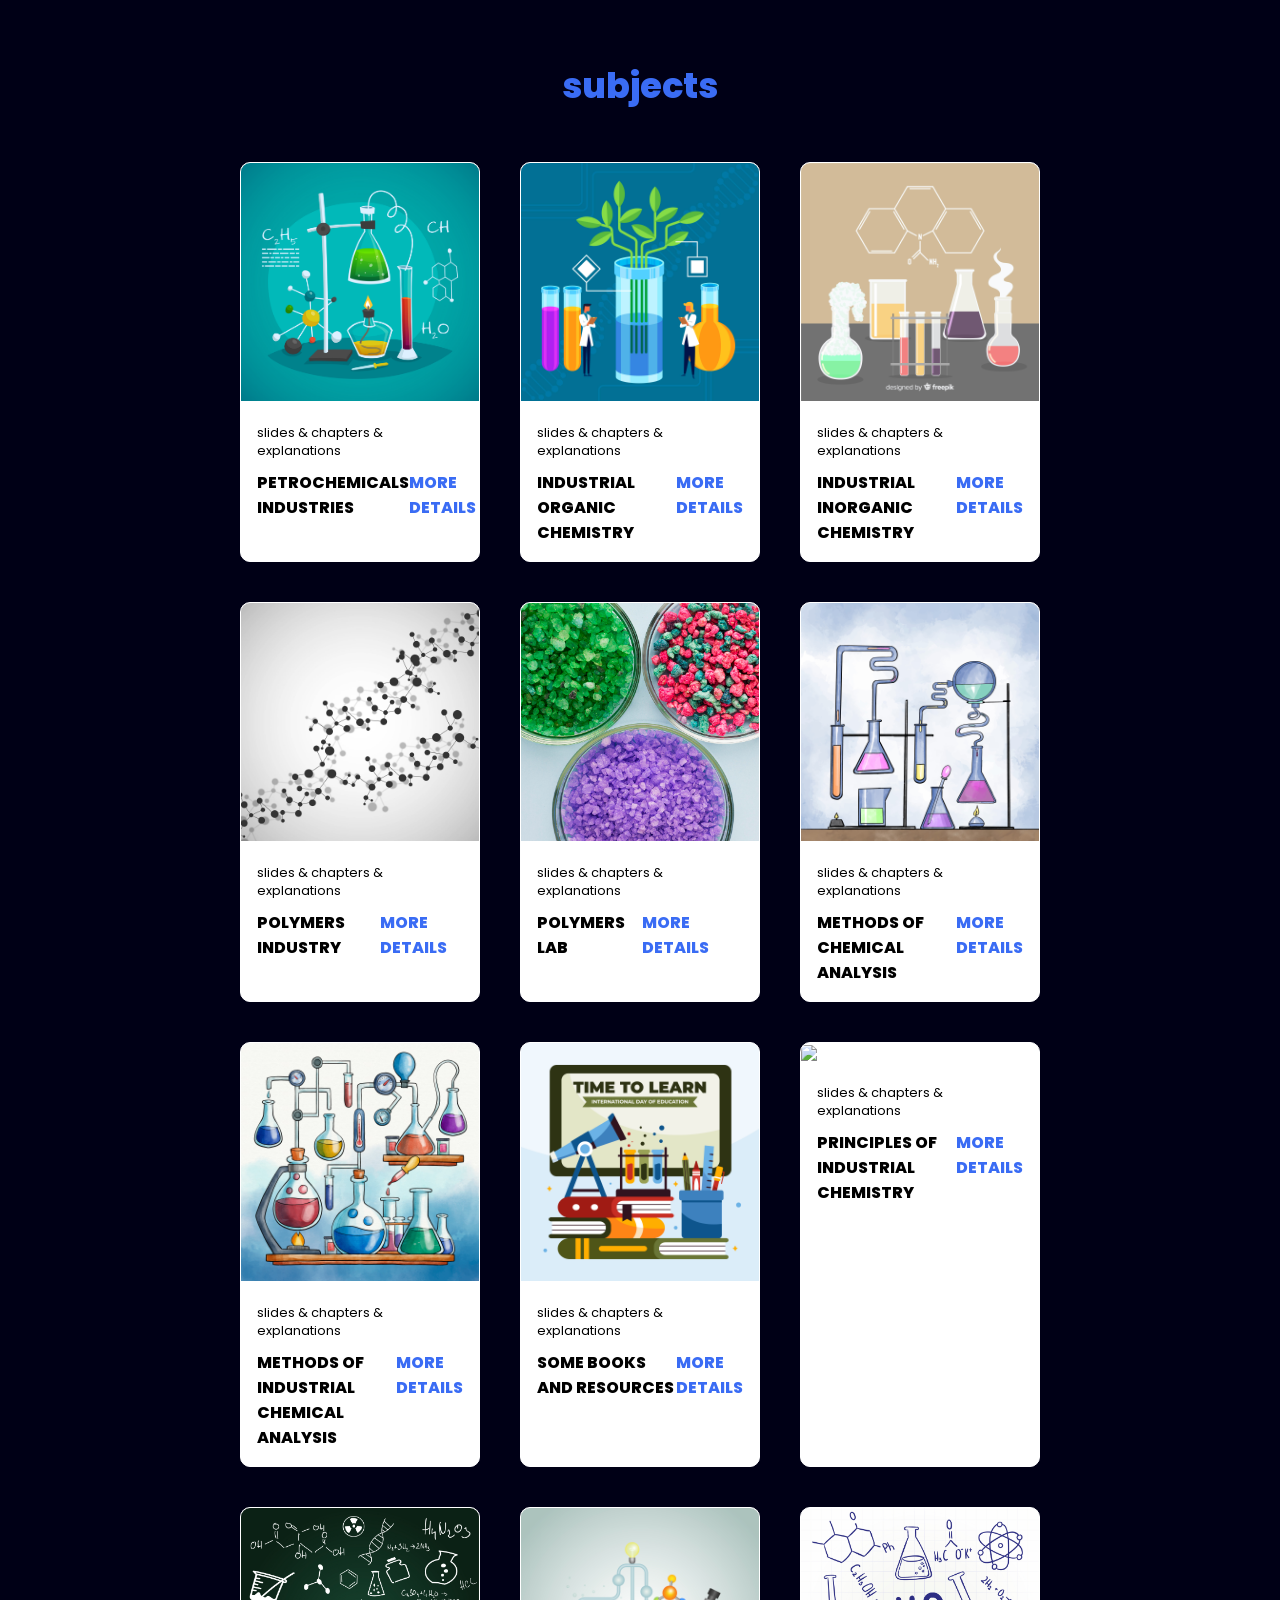
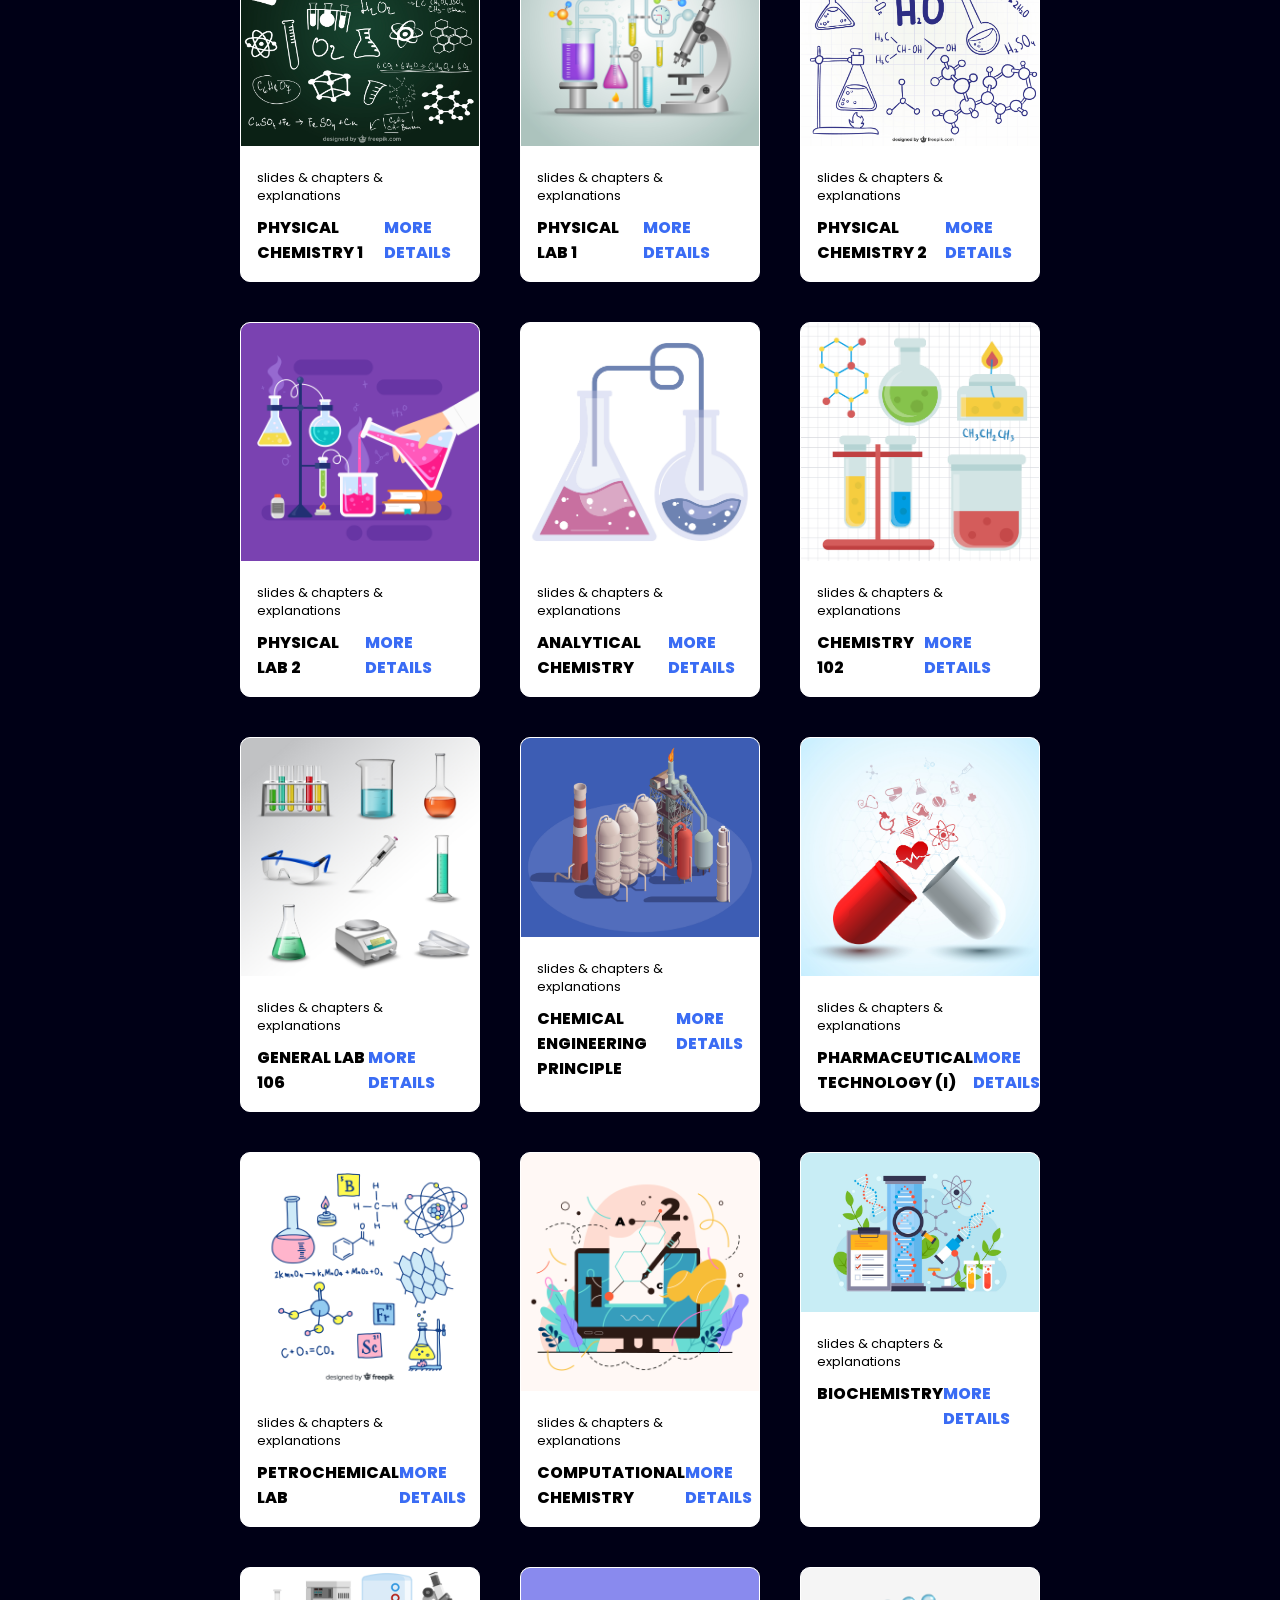
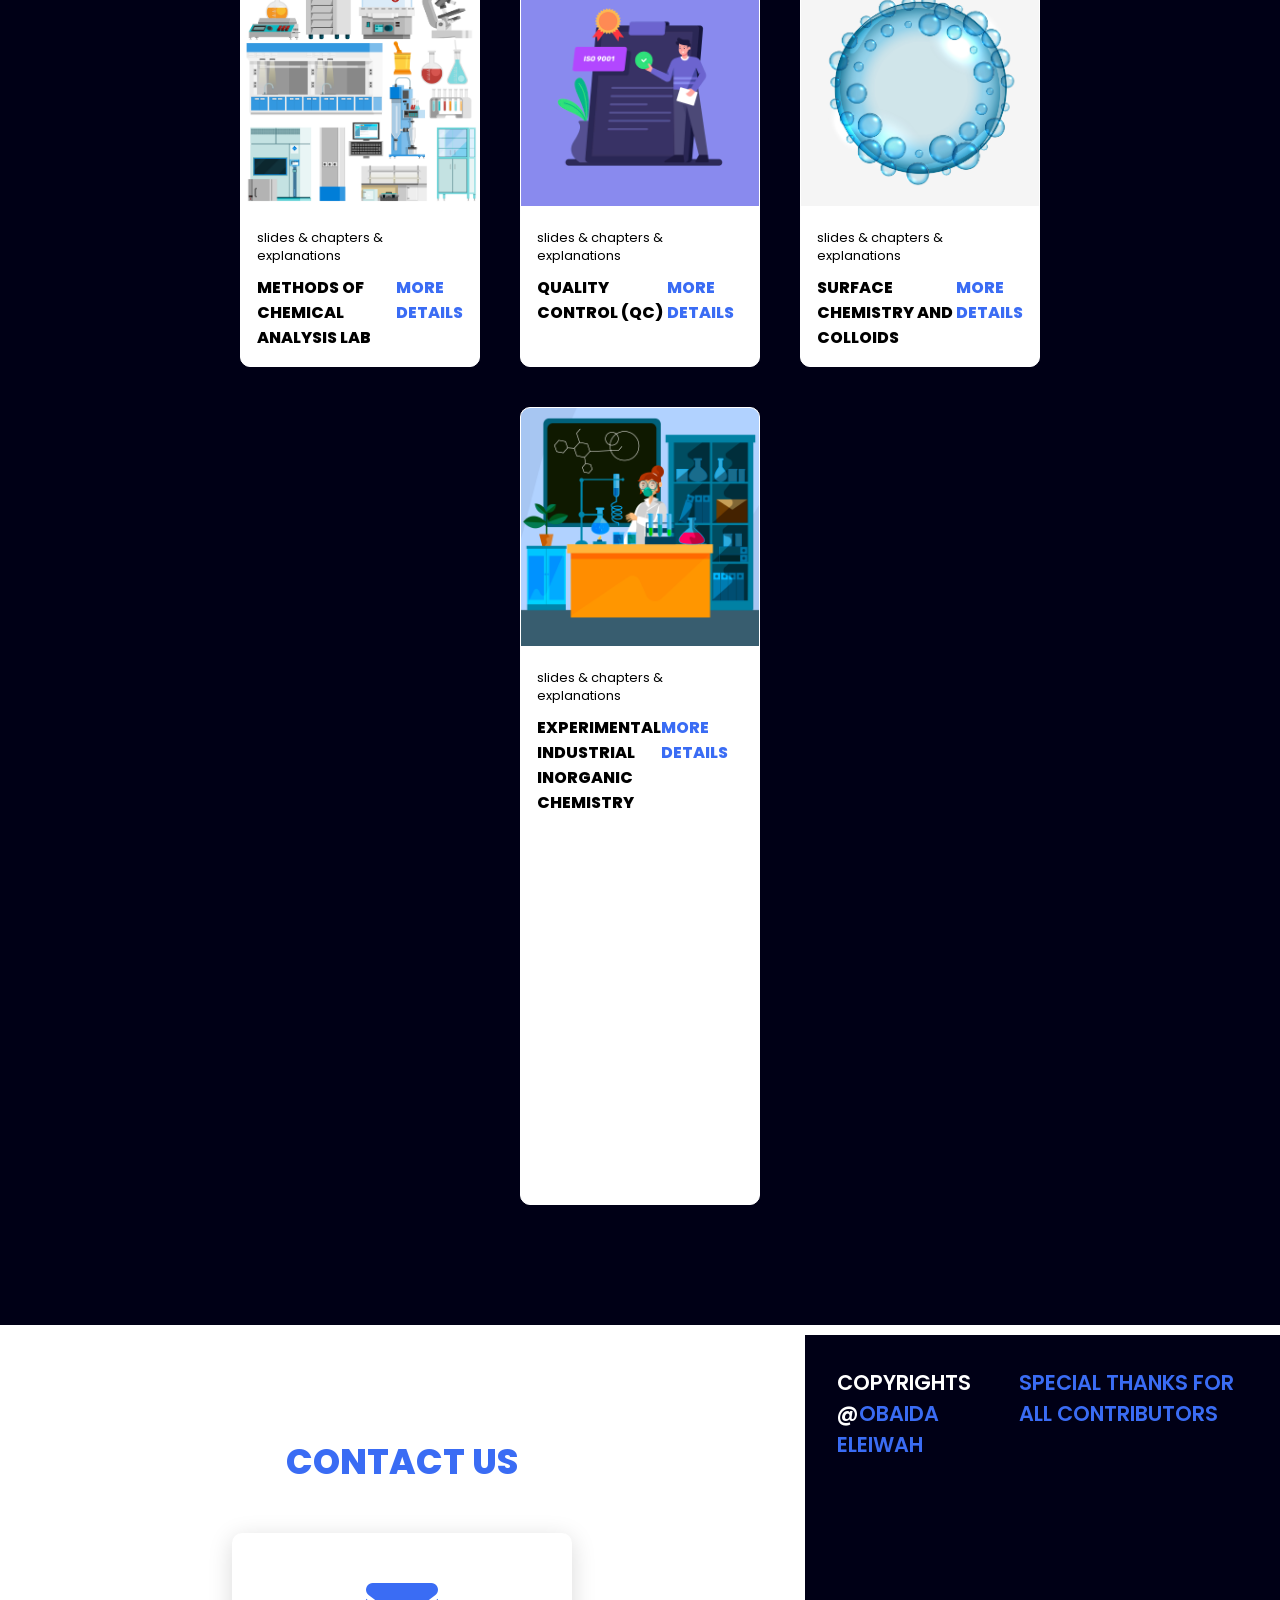
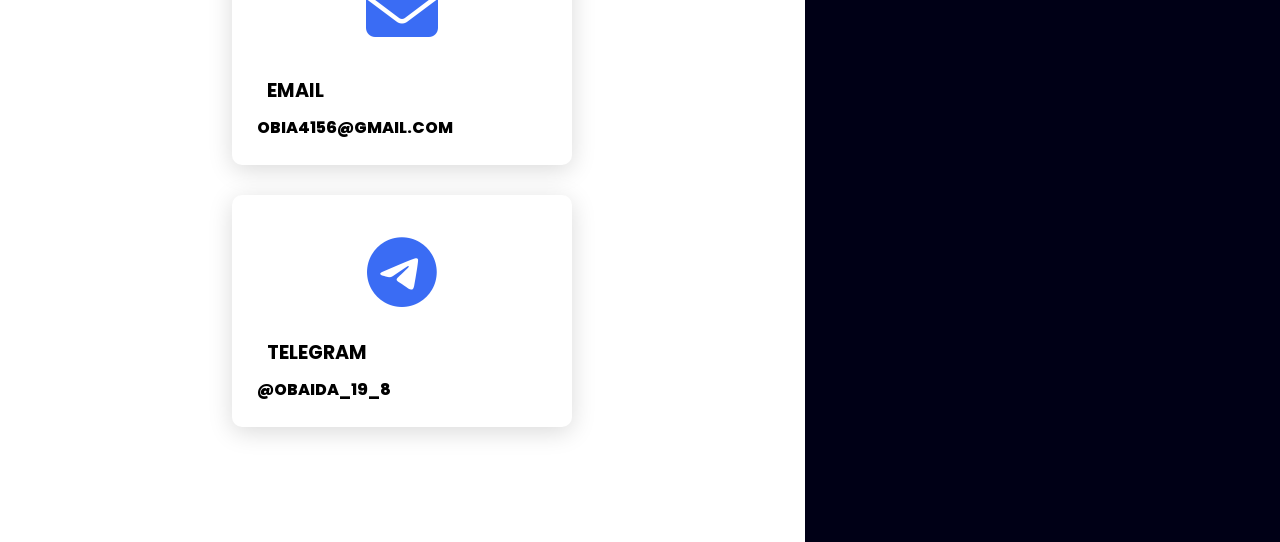
==== commit 4db7f9d7: "Add files via upload" ====
--- a/index.html
+++ b/index.html
@@ -512,6 +512,73 @@
                                                                                         <strong class="subject-title">
                                                                                         <span>EXPERIMENTAL INDUSTRIAL INORGANIC CHEMISTRY </span>
                                                                                         <a href="https://drive.google.com/drive/folders/12-BPupU9uZicfIQZZiZHsATDVuLyInAm?usp=drive_link " class="more-details">more details</a>
+
+
+
+
+
+
+
+
+                                                                                                          <div class="subject-card"> 
+                                                                                                        <div class="subject-image"> <img src="imeges/Food additives.jpg"></div>
+                                                                                                      <div class="subject-info">
+                                                                                                        <p class="subject-category">slides & chapters & explanations </p>
+                                                                                                        <strong class="subject-title">
+                                                                                                        <span> Food additives </span>
+                                                                                                        <a href="https://drive.google.com/drive/folders/1-e4KYfygwBMT5UvXGgCrO14eObTwz9C4?usp=sharing " class="more-details">more details</a>
+
+
+
+
+
+
+
+
+
+                                                                                                        <div class="subject-card"> 
+                                                                                                        <div class="subject-image"> <img src="imeges/marine chemistry.jpg"></div>
+                                                                                                      <div class="subject-info">
+                                                                                                        <p class="subject-category">slides & chapters & explanations </p>
+                                                                                                        <strong class="subject-title">
+                                                                                                        <span> Food additives </span>
+                                                                                                        <a href="https://drive.google.com/drive/folders/1JxmB7k84Nn4g62wwxP6-5vDdTRzAT8Gz?usp=sharing" class="more-details">more details</a>
+
+
+
+
+
+
+
+
+
+
+
+
+
+
+
+
+
+
+
+
+                                                                                                        
+                                                                                                        
+                                                                                                        </strong>
+                                                                                                        </div>
+                                                                                                            </div>
+
+
+
+
+
+
+
+
+
+
+
                                                                                         
                                                                                         
                                                                                         </strong>
